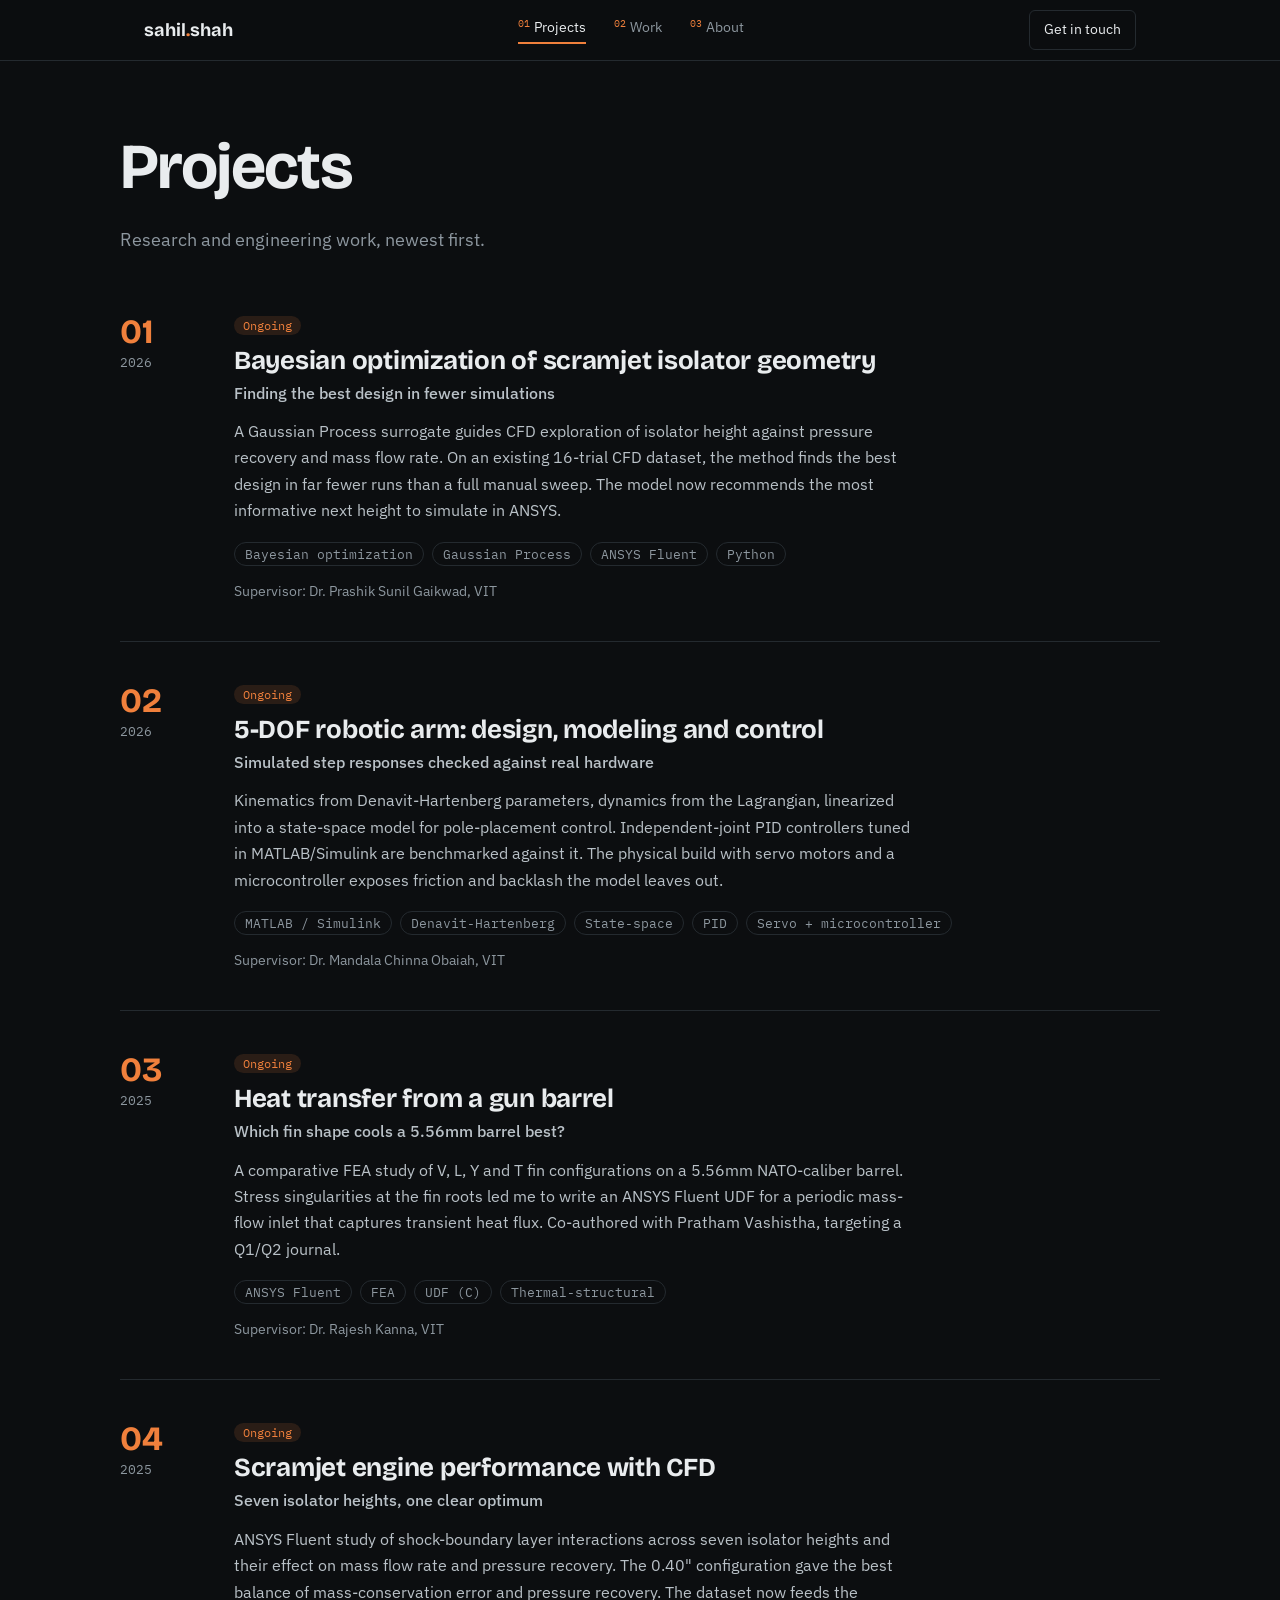
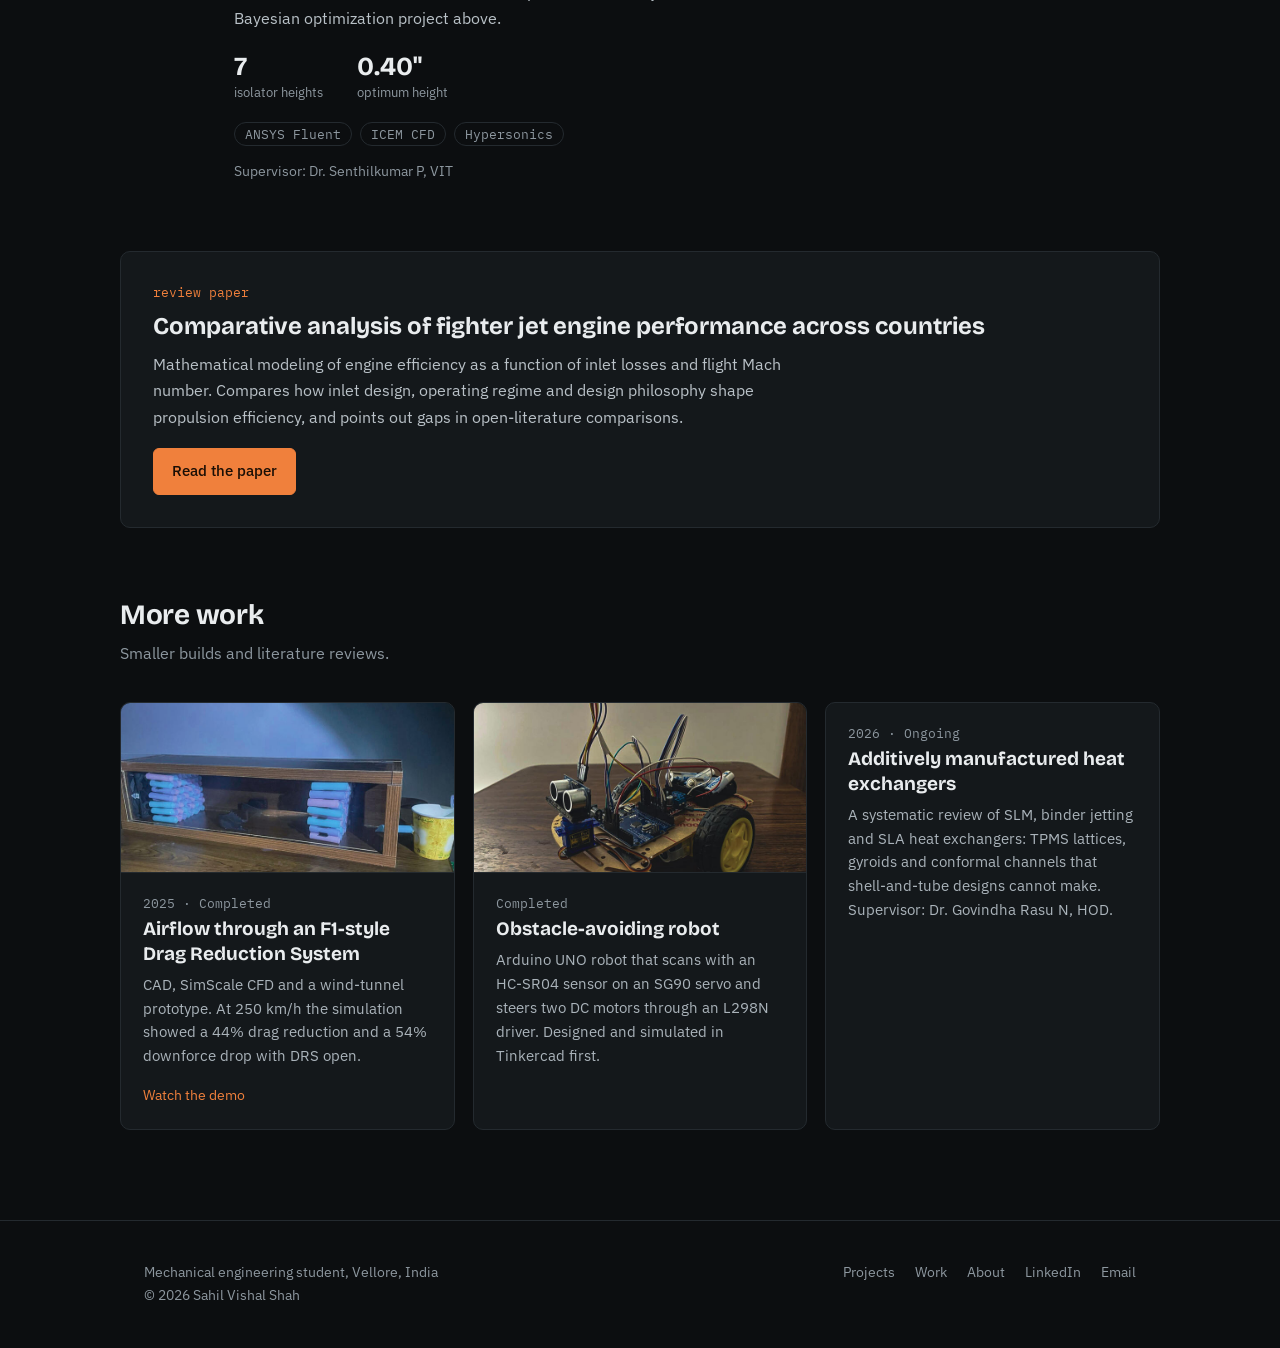
==== projects/index.html @ 0f4463bd "Rename projects.html to projects/index.html" ====
<!DOCTYPE html><html lang="en"><head><meta charset="utf-8"><meta name="viewport" content="width=device-width, initial-scale=1">
<title>Projects · Sahil Vishal Shah</title><meta name="description" content="CFD, FEA and controls projects: scramjet isolator optimization, gun barrel fin analysis, a 5-DOF robotic arm and more."><meta name="color-scheme" content="dark"><meta name="theme-color" content="#0c0e10">
<link rel="preconnect" href="https://fonts.googleapis.com"><link rel="preconnect" href="https://fonts.gstatic.com" crossorigin>
<link href="https://fonts.googleapis.com/css2?family=Bricolage+Grotesque:opsz,wght@12..96,700&family=IBM+Plex+Sans:wght@400;500&family=IBM+Plex+Mono:wght@400&display=swap" rel="stylesheet">
<link rel="stylesheet" href="/style.css"></head><body>
<header><div class="wrap"><a class="logo" href="/">sahil<span>.</span>shah</a>
<nav><a href="/projects/" aria-current="page"><sup>01</sup>Projects</a><a href="/work/" ><sup>02</sup>Work</a><a href="/about/" ><sup>03</sup>About</a></nav>
<a class="cta" href="mailto:sahilshah4040@gmail.com">Get in touch</a></div></header><main>
<div class="wrap page"><h1>Projects</h1><p class="lead" style="margin-bottom:56px">Research and engineering work, newest first.</p>
<article class="proj" style="border-top:0;padding-top:0"><div class="idx"><b>01</b>2026</div><div><span class="status">Ongoing</span>
<h3>Bayesian optimization of scramjet isolator geometry</h3><p class="tag">Finding the best design in fewer simulations</p>
<p>A Gaussian Process surrogate guides CFD exploration of isolator height against pressure recovery and mass flow rate. On an existing 16-trial CFD dataset, the method finds the best design in far fewer runs than a full manual sweep. The model now recommends the most informative next height to simulate in ANSYS.</p>
<ul class="stack"><li>Bayesian optimization</li><li>Gaussian Process</li><li>ANSYS Fluent</li><li>Python</li></ul><p class="sup">Supervisor: Dr. Prashik Sunil Gaikwad, VIT</p></div></article>
<article class="proj"><div class="idx"><b>02</b>2026</div><div><span class="status">Ongoing</span>
<h3>5-DOF robotic arm: design, modeling and control</h3><p class="tag">Simulated step responses checked against real hardware</p>
<p>Kinematics from Denavit-Hartenberg parameters, dynamics from the Lagrangian, linearized into a state-space model for pole-placement control. Independent-joint PID controllers tuned in MATLAB/Simulink are benchmarked against it. The physical build with servo motors and a microcontroller exposes friction and backlash the model leaves out.</p>
<ul class="stack"><li>MATLAB / Simulink</li><li>Denavit-Hartenberg</li><li>State-space</li><li>PID</li><li>Servo + microcontroller</li></ul><p class="sup">Supervisor: Dr. Mandala Chinna Obaiah, VIT</p></div></article>
<article class="proj"><div class="idx"><b>03</b>2025</div><div><span class="status">Ongoing</span>
<h3>Heat transfer from a gun barrel</h3><p class="tag">Which fin shape cools a 5.56mm barrel best?</p>
<p>A comparative FEA study of V, L, Y and T fin configurations on a 5.56mm NATO-caliber barrel. Stress singularities at the fin roots led me to write an ANSYS Fluent UDF for a periodic mass-flow inlet that captures transient heat flux. Co-authored with Pratham Vashistha, targeting a Q1/Q2 journal.</p>
<ul class="stack"><li>ANSYS Fluent</li><li>FEA</li><li>UDF (C)</li><li>Thermal-structural</li></ul><p class="sup">Supervisor: Dr. Rajesh Kanna, VIT</p></div></article>
<article class="proj"><div class="idx"><b>04</b>2025</div><div><span class="status">Ongoing</span>
<h3>Scramjet engine performance with CFD</h3><p class="tag">Seven isolator heights, one clear optimum</p>
<p>ANSYS Fluent study of shock-boundary layer interactions across seven isolator heights and their effect on mass flow rate and pressure recovery. The 0.40" configuration gave the best balance of mass-conservation error and pressure recovery. The dataset now feeds the Bayesian optimization project above.</p>
<div class="stats"><div><strong>7</strong>isolator heights</div><div><strong>0.40"</strong>optimum height</div></div>
<ul class="stack"><li>ANSYS Fluent</li><li>ICEM CFD</li><li>Hypersonics</li></ul><p class="sup">Supervisor: Dr. Senthilkumar P, VIT</p></div></article>
<div class="research"><small>review paper</small><h3>Comparative analysis of fighter jet engine performance across countries</h3>
<p>Mathematical modeling of engine efficiency as a function of inlet losses and flight Mach number. Compares how inlet design, operating regime and design philosophy shape propulsion efficiency, and points out gaps in open-literature comparisons.</p>
<a class="btn primary" href="https://drive.google.com/file/d/1XifzR8JnTQxOH3r7nvrmRLra52rKJCm0/view?usp=sharing">Read the paper</a></div>
<h2>More work</h2><p class="sub">Smaller builds and literature reviews.</p>
<div class="grid">
<article class="card"><img src="/drs-wind-tunnel.png" alt="Wind tunnel prototype of the drag reduction system" loading="lazy" onerror="this.remove()"><div class="in"><small>2025 · Completed</small><h3>Airflow through an F1-style Drag Reduction System</h3><p>CAD, SimScale CFD and a wind-tunnel prototype. At 250 km/h the simulation showed a 44% drag reduction and a 54% downforce drop with DRS open.</p><a class="go" href="https://www.youtube.com/watch?v=X-3TccOcbLE">Watch the demo</a></div></article>
<article class="card"><img src="/obstacle-robot-photo.png" alt="Assembled obstacle-avoiding robot" loading="lazy" onerror="this.remove()"><div class="in"><small>Completed</small><h3>Obstacle-avoiding robot</h3><p>Arduino UNO robot that scans with an HC-SR04 sensor on an SG90 servo and steers two DC motors through an L298N driver. Designed and simulated in Tinkercad first.</p></div></article>
<article class="card"><div class="in"><small>2026 · Ongoing</small><h3>Additively manufactured heat exchangers</h3><p>A systematic review of SLM, binder jetting and SLA heat exchangers: TPMS lattices, gyroids and conformal channels that shell-and-tube designs cannot make. Supervisor: Dr. Govindha Rasu N, HOD.</p></div></article>
</div></div>
</main><footer><div class="wrap"><div>Mechanical engineering student, Vellore, India<br>© 2026 Sahil Vishal Shah</div>
<div class="l"><a href="/projects/">Projects</a><a href="/work/">Work</a><a href="/about/">About</a><a href="https://www.linkedin.com/in/sahilvishalshah">LinkedIn</a><a href="mailto:sahilshah4040@gmail.com">Email</a></div></div></footer></body></html>
---- style.css ----
:root{--bg:#0c0e10;--panel:#14181b;--line:#242a2f;--text:#e9ecee;--muted:#8d979f;--accent:#f0803c;--accent-dim:#f0803c22;--head:"Bricolage Grotesque",system-ui,sans-serif;--body:"IBM Plex Sans",system-ui,sans-serif;--mono:"IBM Plex Mono",ui-monospace,monospace}
*{box-sizing:border-box;margin:0}
html{scroll-behavior:smooth;color-scheme:dark}
body{background:var(--bg);color:var(--text);font:400 16px/1.65 var(--body);-webkit-font-smoothing:antialiased;min-height:100vh;display:flex;flex-direction:column}
main{flex:1}
a{color:inherit;text-decoration:none}
:focus-visible{outline:2px solid var(--accent);outline-offset:3px}
.wrap{max-width:1040px;margin:0 auto;padding:0 24px}
header{position:sticky;top:0;z-index:5;background:#0c0e10e6;backdrop-filter:blur(10px);border-bottom:1px solid var(--line)}
header .wrap{display:flex;align-items:center;justify-content:space-between;height:60px}
.logo{font:700 18px var(--head)}.logo span{color:var(--accent)}
nav{display:flex;gap:28px;font-size:14px;color:var(--muted)}
nav a:hover,nav a[aria-current]{color:var(--text)}
nav a[aria-current]{border-bottom:2px solid var(--accent);padding-bottom:2px}
nav sup{font:400 10px var(--mono);margin-right:4px;color:var(--accent)}
.cta{border:1px solid var(--line);padding:7px 14px;border-radius:6px;font-size:14px}
.cta:hover{border-color:var(--accent);color:var(--accent)}
.page{padding:72px 0 90px}
h1{font:700 clamp(36px,6vw,64px)/1.06 var(--head);letter-spacing:-.025em;max-width:18ch}
.lead{margin-top:24px;max-width:58ch;color:var(--muted);font-size:18px}
h2{font:700 28px var(--head);letter-spacing:-.01em;margin:0 0 8px}
.sub{color:var(--muted);margin-bottom:36px;max-width:60ch}
.btn{display:inline-block;padding:10px 18px;border-radius:6px;border:1px solid var(--line);font-size:15px}
.btn:hover{border-color:var(--accent)}
.btn.primary{background:var(--accent);border-color:var(--accent);color:#1a0e05;font-weight:500}
.links{margin-top:32px;display:flex;gap:12px;flex-wrap:wrap}
.proj{display:grid;grid-template-columns:90px 1fr;gap:10px 24px;padding:38px 0;border-top:1px solid var(--line)}
.idx{font:400 13px var(--mono);color:var(--muted)}
.idx b{display:block;font:700 34px var(--head);color:var(--accent);margin-bottom:2px}
.proj h3{font:700 26px/1.2 var(--head);letter-spacing:-.01em}
.tag{color:var(--accent);margin:4px 0 12px;font-weight:500}
.proj p,.research p{color:#b9c1c7;max-width:68ch}
.sup{color:var(--muted)!important;font-size:14px;margin-top:14px}
.stack{list-style:none;padding:0;display:flex;flex-wrap:wrap;gap:8px;margin-top:18px}
.stack li{font:400 12.5px var(--mono);padding:3px 10px;border:1px solid var(--line);border-radius:99px;color:var(--muted)}
.stats{display:flex;gap:34px;margin-top:20px;flex-wrap:wrap}
.stats div{font-size:13px;color:var(--muted)}
.stats strong{display:block;font:700 26px var(--head);color:var(--text)}
.status{display:inline-block;font:400 12px var(--mono);color:var(--accent);background:var(--accent-dim);padding:2px 9px;border-radius:99px;margin-bottom:10px}
.research{background:var(--panel);border:1px solid var(--line);border-radius:10px;padding:32px;display:grid;gap:10px;margin:30px 0 70px}
.research small{font:400 13px var(--mono);color:var(--accent)}
.research h3{font:700 24px/1.25 var(--head)}
.research .btn{justify-self:start;margin-top:8px}
.grid{display:grid;grid-template-columns:repeat(auto-fit,minmax(290px,1fr));gap:18px}
.card{background:var(--panel);border:1px solid var(--line);border-radius:10px;overflow:hidden;display:flex;flex-direction:column;transition:border-color .2s}
.card:hover{border-color:var(--accent)}
.card img{width:100%;height:170px;object-fit:cover;background:#0f1214;border-bottom:1px solid var(--line)}
.card .in{padding:22px;display:flex;flex-direction:column;gap:6px;flex:1}
.card small{font:400 12.5px var(--mono);color:var(--muted)}
.card h3{font:700 19px/1.3 var(--head)}
.card p{font-size:14.5px;color:#aab3ba}
.card a.go{margin-top:auto;padding-top:10px;font-size:14px;color:var(--accent)}
.job{display:grid;grid-template-columns:170px 1fr;gap:24px;padding:34px 0;border-top:1px solid var(--line)}
.job .when{font:400 13px var(--mono);color:var(--muted);line-height:1.9}
.job h3{font:700 22px/1.25 var(--head)}
.job .where{color:var(--accent);margin-bottom:8px}
.job p{color:#b9c1c7;max-width:64ch}
.job ul{margin:12px 0 0 18px;color:#b9c1c7;max-width:64ch}.job li{margin-bottom:6px}
.sec{margin-top:64px}
.certs div{display:flex;justify-content:space-between;gap:12px;padding:12px 0;border-bottom:1px solid var(--line)}
.certs em{font:400 12.5px var(--mono);color:var(--muted);font-style:normal}
.facts{display:grid;grid-template-columns:repeat(auto-fit,minmax(200px,1fr));gap:20px;margin:40px 0 56px;padding:24px 0;border-block:1px solid var(--line)}
.facts dt{font:400 12.5px var(--mono);color:var(--accent)}.facts dd{margin:2px 0 0}
.about{display:grid;grid-template-columns:260px 1fr;gap:48px;align-items:start}
.about img,.ph{width:100%;aspect-ratio:4/5;object-fit:cover;border-radius:10px;border:1px solid var(--line);background:var(--panel)}
.about p{color:#b9c1c7;max-width:62ch;margin-bottom:18px}
.about h1{font-size:clamp(26px,3.6vw,38px);max-width:24ch;margin-bottom:28px}
.tools{display:grid;grid-template-columns:repeat(auto-fit,minmax(220px,1fr));gap:30px}
.tools h3{font:700 17px var(--head);margin-bottom:10px}
.tools ul{list-style:none;padding:0;display:flex;flex-wrap:wrap;gap:8px}
.tools li{padding:5px 12px;border:1px solid var(--line);border-radius:6px;font-size:14.5px;background:var(--panel)}
.now{margin:0 0 0 18px;color:#b9c1c7}.now li{margin-bottom:6px}
.home{display:grid;gap:0;margin-top:70px}
.home a{display:grid;grid-template-columns:60px 1fr;gap:16px;padding:26px 0;border-top:1px solid var(--line);align-items:baseline}
.home a:last-child{border-bottom:1px solid var(--line)}
.home b{font:700 28px var(--head)}.home i{font:400 13px var(--mono);color:var(--accent);font-style:normal}
.home span{color:var(--muted);display:block;font-size:15px}
.home a:hover b{color:var(--accent)}
footer{border-top:1px solid var(--line);padding:40px 0;color:var(--muted);font-size:14px}
footer .wrap{display:flex;justify-content:space-between;gap:20px;flex-wrap:wrap}
footer .l{display:flex;gap:20px}footer .l a:hover{color:var(--accent)}
@media(max-width:760px){nav{display:none}.proj,.job,.about{grid-template-columns:1fr;gap:10px}.page{padding:48px 0 60px}.about{gap:28px}.about .ph,.about img{max-width:220px}}
@media(prefers-reduced-motion:reduce){html{scroll-behavior:auto}*{transition:none!important}}
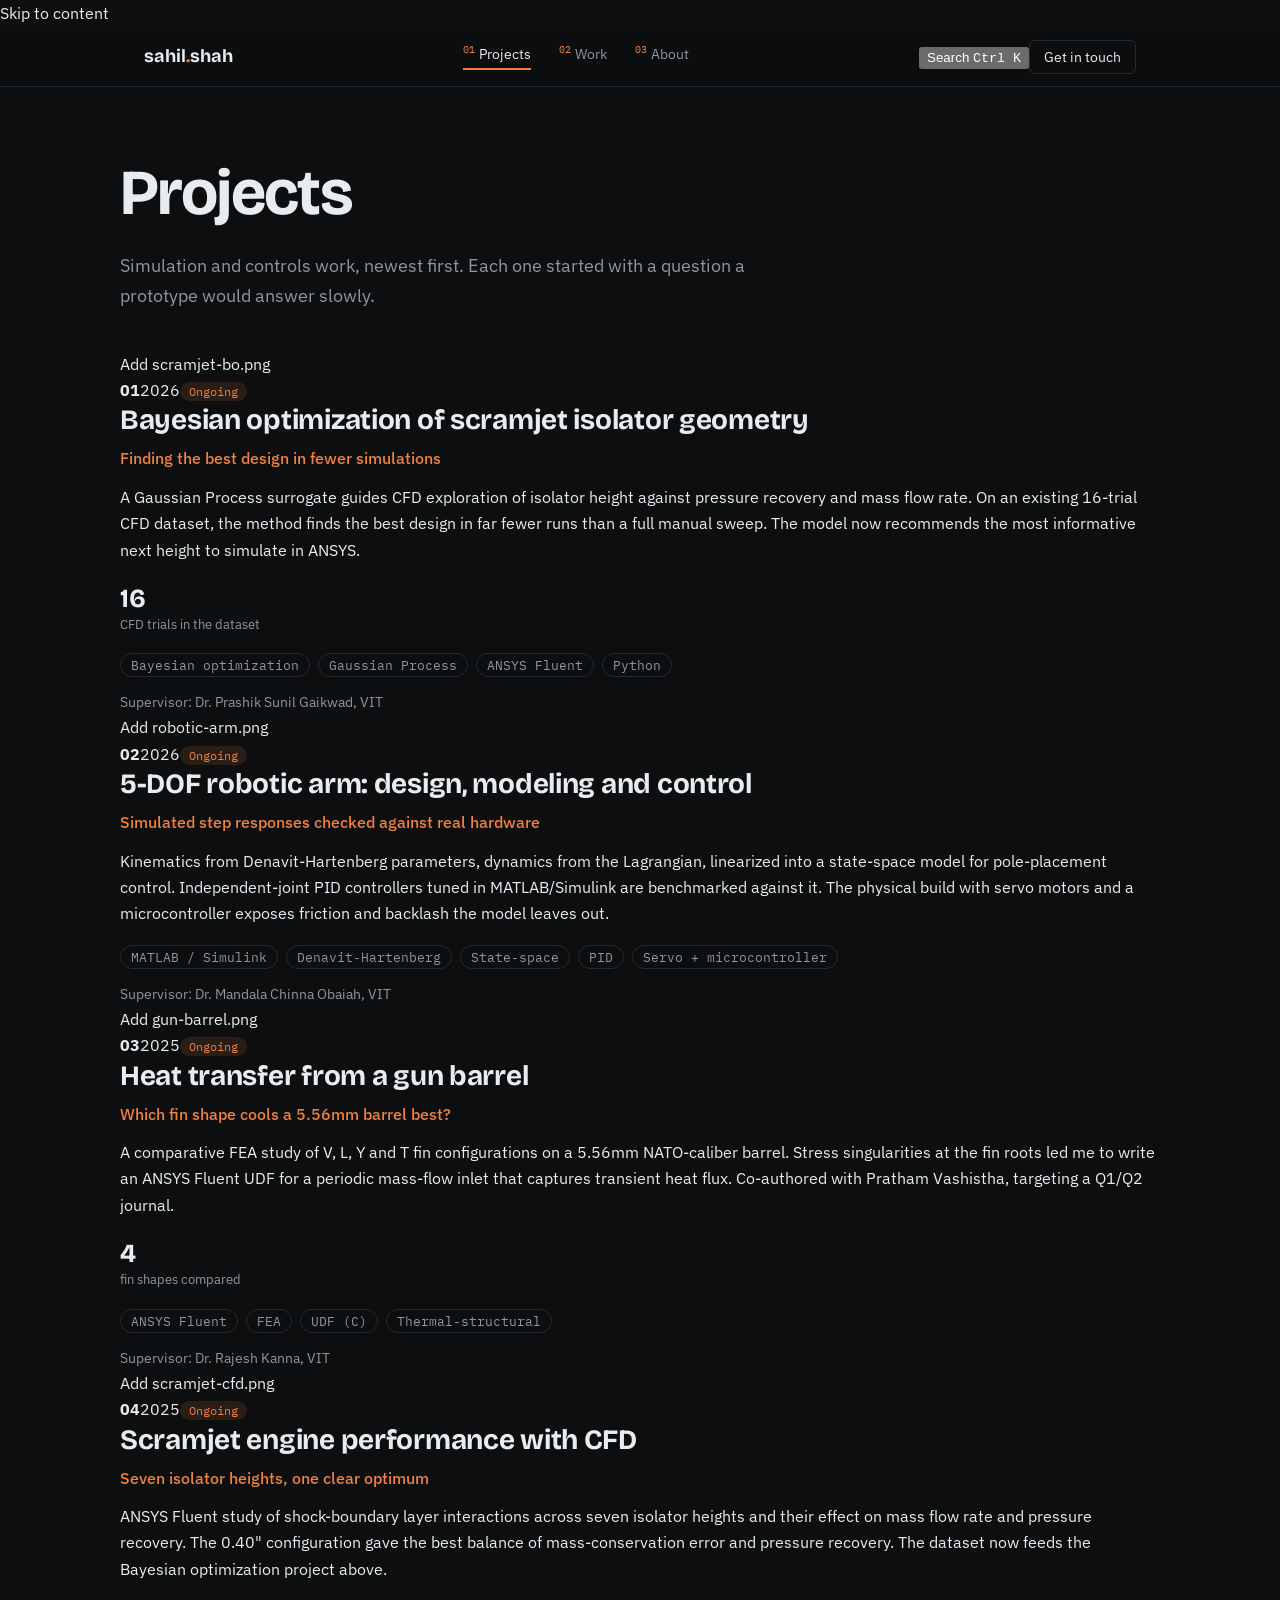
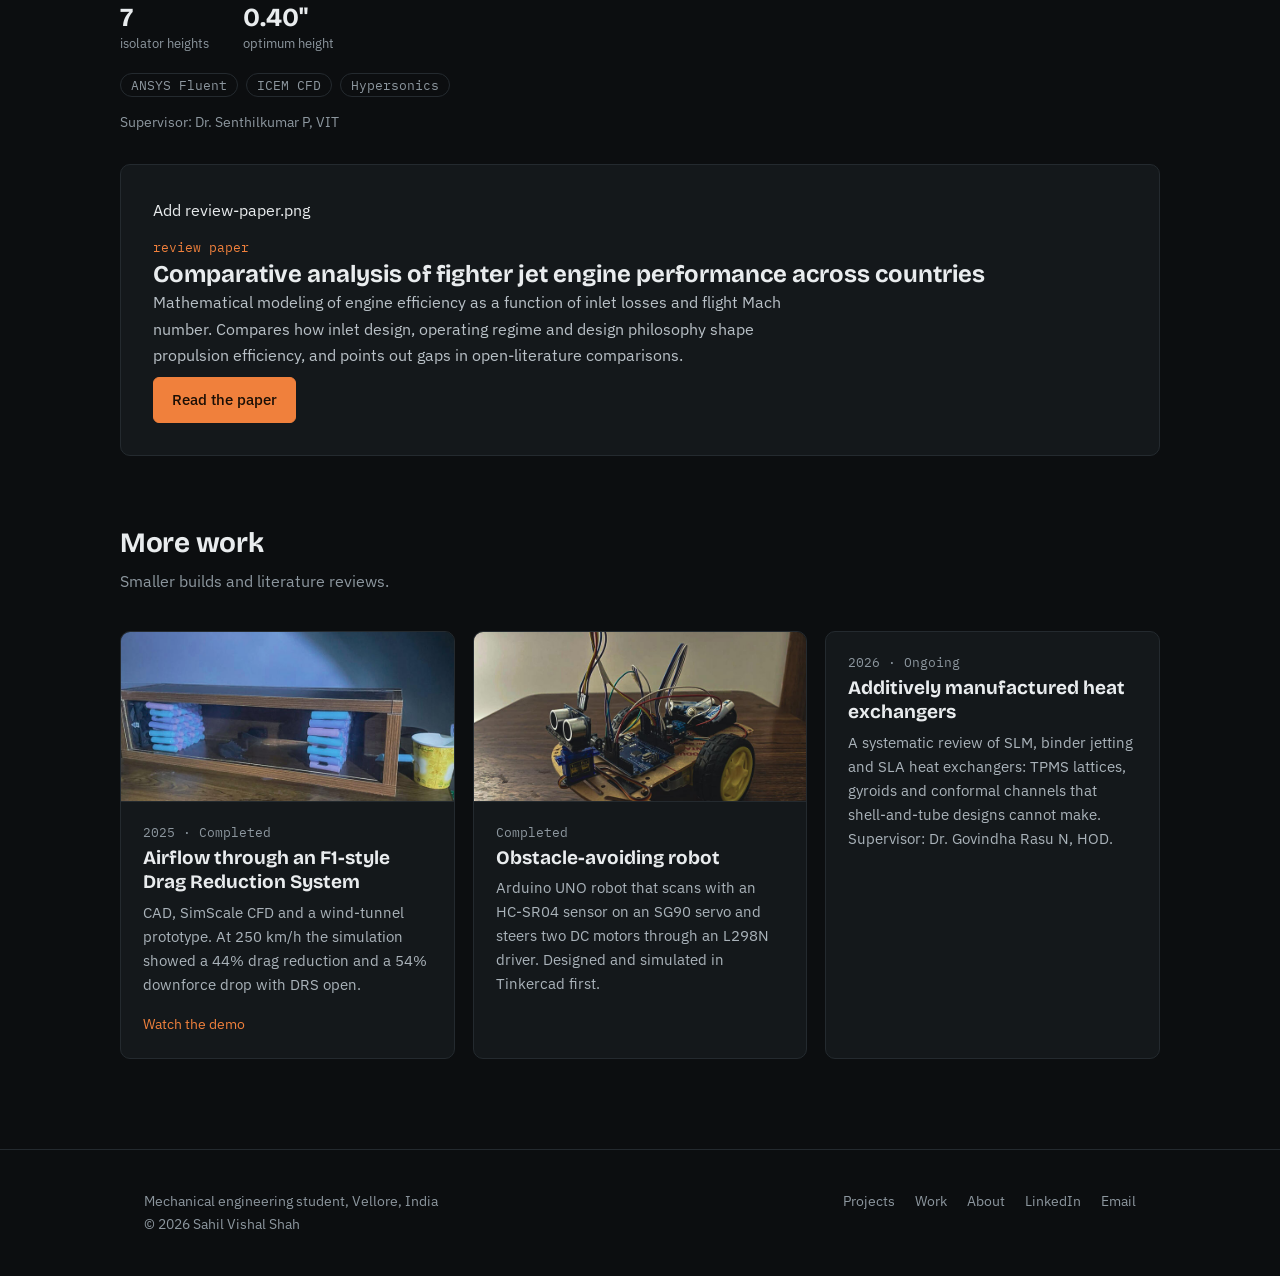
==== commit 895c33ee: "Update index.html" ====
--- a/projects/index.html
+++ b/projects/index.html
@@ -2,36 +2,62 @@
 <title>Projects · Sahil Vishal Shah</title><meta name="description" content="CFD, FEA and controls projects: scramjet isolator optimization, gun barrel fin analysis, a 5-DOF robotic arm and more."><meta name="color-scheme" content="dark"><meta name="theme-color" content="#0c0e10">
 <link rel="preconnect" href="https://fonts.googleapis.com"><link rel="preconnect" href="https://fonts.gstatic.com" crossorigin>
 <link href="https://fonts.googleapis.com/css2?family=Bricolage+Grotesque:opsz,wght@12..96,700&family=IBM+Plex+Sans:wght@400;500&family=IBM+Plex+Mono:wght@400&display=swap" rel="stylesheet">
-<link rel="stylesheet" href="/style.css"></head><body>
+<link rel="stylesheet" href="/style.css"><link rel="stylesheet" href="/site.css"></head><body>
+<a class="skip" href="#main">Skip to content</a>
 <header><div class="wrap"><a class="logo" href="/">sahil<span>.</span>shah</a>
-<nav><a href="/projects/" aria-current="page"><sup>01</sup>Projects</a><a href="/work/" ><sup>02</sup>Work</a><a href="/about/" ><sup>03</sup>About</a></nav>
-<a class="cta" href="mailto:sahilshah4040@gmail.com">Get in touch</a></div></header><main>
-<div class="wrap page"><h1>Projects</h1><p class="lead" style="margin-bottom:56px">Research and engineering work, newest first.</p>
-<article class="proj" style="border-top:0;padding-top:0"><div class="idx"><b>01</b>2026</div><div><span class="status">Ongoing</span>
-<h3>Bayesian optimization of scramjet isolator geometry</h3><p class="tag">Finding the best design in fewer simulations</p>
+<nav><a href="/projects/" aria-current="page"><sup>01</sup>Projects</a><a href="/work/"><sup>02</sup>Work</a><a href="/about/"><sup>03</sup>About</a></nav>
+<div class="actions"><button class="search-btn" type="button" data-palette aria-label="Search the site">Search <kbd>Ctrl K</kbd></button><a class="cta" href="mailto:sahilshah4040@gmail.com">Get in touch</a></div></div></header>
+<main id="main"><div class="wrap page">
+<h1>Projects</h1><p class="lead" style="margin-bottom:40px">Simulation and controls work, newest first. Each one started with a question a prototype would answer slowly.</p>
+
+<article class="feat" id="scramjet-bo">
+<a class="shot" href="#scramjet-bo"><img src="/images/projects/scramjet-bo.png" alt="Bayesian optimization of scramjet isolator geometry" loading="lazy" onerror="this.outerHTML='<span class=ph-shot>Add scramjet-bo.png</span>'"></a>
+<div><div class="meta"><b>01</b><span>2026</span><span class="status" style="margin:0">Ongoing</span></div>
+<h2>Bayesian optimization of scramjet isolator geometry</h2><p class="tag">Finding the best design in fewer simulations</p>
 <p>A Gaussian Process surrogate guides CFD exploration of isolator height against pressure recovery and mass flow rate. On an existing 16-trial CFD dataset, the method finds the best design in far fewer runs than a full manual sweep. The model now recommends the most informative next height to simulate in ANSYS.</p>
-<ul class="stack"><li>Bayesian optimization</li><li>Gaussian Process</li><li>ANSYS Fluent</li><li>Python</li></ul><p class="sup">Supervisor: Dr. Prashik Sunil Gaikwad, VIT</p></div></article>
-<article class="proj"><div class="idx"><b>02</b>2026</div><div><span class="status">Ongoing</span>
-<h3>5-DOF robotic arm: design, modeling and control</h3><p class="tag">Simulated step responses checked against real hardware</p>
+<div class="stats"><div><strong>16</strong>CFD trials in the dataset</div></div>
+<ul class="stack"><li>Bayesian optimization</li><li>Gaussian Process</li><li>ANSYS Fluent</li><li>Python</li></ul>
+<p class="sup">Supervisor: Dr. Prashik Sunil Gaikwad, VIT</p></div></article>
+
+<article class="feat" id="robotic-arm">
+<a class="shot" href="#robotic-arm"><img src="/images/projects/robotic-arm.png" alt="5-DOF robotic arm" loading="lazy" onerror="this.outerHTML='<span class=ph-shot>Add robotic-arm.png</span>'"></a>
+<div><div class="meta"><b>02</b><span>2026</span><span class="status" style="margin:0">Ongoing</span></div>
+<h2>5-DOF robotic arm: design, modeling and control</h2><p class="tag">Simulated step responses checked against real hardware</p>
 <p>Kinematics from Denavit-Hartenberg parameters, dynamics from the Lagrangian, linearized into a state-space model for pole-placement control. Independent-joint PID controllers tuned in MATLAB/Simulink are benchmarked against it. The physical build with servo motors and a microcontroller exposes friction and backlash the model leaves out.</p>
-<ul class="stack"><li>MATLAB / Simulink</li><li>Denavit-Hartenberg</li><li>State-space</li><li>PID</li><li>Servo + microcontroller</li></ul><p class="sup">Supervisor: Dr. Mandala Chinna Obaiah, VIT</p></div></article>
-<article class="proj"><div class="idx"><b>03</b>2025</div><div><span class="status">Ongoing</span>
-<h3>Heat transfer from a gun barrel</h3><p class="tag">Which fin shape cools a 5.56mm barrel best?</p>
+<ul class="stack"><li>MATLAB / Simulink</li><li>Denavit-Hartenberg</li><li>State-space</li><li>PID</li><li>Servo + microcontroller</li></ul>
+<p class="sup">Supervisor: Dr. Mandala Chinna Obaiah, VIT</p></div></article>
+
+<article class="feat" id="gun-barrel">
+<a class="shot" href="#gun-barrel"><img src="/images/projects/gun-barrel.png" alt="Gun barrel fin heat transfer simulation" loading="lazy" onerror="this.outerHTML='<span class=ph-shot>Add gun-barrel.png</span>'"></a>
+<div><div class="meta"><b>03</b><span>2025</span><span class="status" style="margin:0">Ongoing</span></div>
+<h2>Heat transfer from a gun barrel</h2><p class="tag">Which fin shape cools a 5.56mm barrel best?</p>
 <p>A comparative FEA study of V, L, Y and T fin configurations on a 5.56mm NATO-caliber barrel. Stress singularities at the fin roots led me to write an ANSYS Fluent UDF for a periodic mass-flow inlet that captures transient heat flux. Co-authored with Pratham Vashistha, targeting a Q1/Q2 journal.</p>
-<ul class="stack"><li>ANSYS Fluent</li><li>FEA</li><li>UDF (C)</li><li>Thermal-structural</li></ul><p class="sup">Supervisor: Dr. Rajesh Kanna, VIT</p></div></article>
-<article class="proj"><div class="idx"><b>04</b>2025</div><div><span class="status">Ongoing</span>
-<h3>Scramjet engine performance with CFD</h3><p class="tag">Seven isolator heights, one clear optimum</p>
+<div class="stats"><div><strong>4</strong>fin shapes compared</div></div>
+<ul class="stack"><li>ANSYS Fluent</li><li>FEA</li><li>UDF (C)</li><li>Thermal-structural</li></ul>
+<p class="sup">Supervisor: Dr. Rajesh Kanna, VIT</p></div></article>
+
+<article class="feat" id="scramjet-cfd">
+<a class="shot" href="#scramjet-cfd"><img src="/images/projects/scramjet-cfd.png" alt="Scramjet isolator CFD contour" loading="lazy" onerror="this.outerHTML='<span class=ph-shot>Add scramjet-cfd.png</span>'"></a>
+<div><div class="meta"><b>04</b><span>2025</span><span class="status" style="margin:0">Ongoing</span></div>
+<h2>Scramjet engine performance with CFD</h2><p class="tag">Seven isolator heights, one clear optimum</p>
 <p>ANSYS Fluent study of shock-boundary layer interactions across seven isolator heights and their effect on mass flow rate and pressure recovery. The 0.40" configuration gave the best balance of mass-conservation error and pressure recovery. The dataset now feeds the Bayesian optimization project above.</p>
 <div class="stats"><div><strong>7</strong>isolator heights</div><div><strong>0.40"</strong>optimum height</div></div>
-<ul class="stack"><li>ANSYS Fluent</li><li>ICEM CFD</li><li>Hypersonics</li></ul><p class="sup">Supervisor: Dr. Senthilkumar P, VIT</p></div></article>
-<div class="research"><small>review paper</small><h3>Comparative analysis of fighter jet engine performance across countries</h3>
+<ul class="stack"><li>ANSYS Fluent</li><li>ICEM CFD</li><li>Hypersonics</li></ul>
+<p class="sup">Supervisor: Dr. Senthilkumar P, VIT</p></div></article>
+
+<section class="research feature" id="review-paper" aria-label="Review paper">
+<a class="shot" href="#review-paper"><img src="/images/projects/review-paper.png" alt="Fighter jet engine comparison figure" loading="lazy" onerror="this.outerHTML='<span class=ph-shot>Add review-paper.png</span>'"></a>
+<div class="col"><small>review paper</small><h3>Comparative analysis of fighter jet engine performance across countries</h3>
 <p>Mathematical modeling of engine efficiency as a function of inlet losses and flight Mach number. Compares how inlet design, operating regime and design philosophy shape propulsion efficiency, and points out gaps in open-literature comparisons.</p>
-<a class="btn primary" href="https://drive.google.com/file/d/1XifzR8JnTQxOH3r7nvrmRLra52rKJCm0/view?usp=sharing">Read the paper</a></div>
-<h2>More work</h2><p class="sub">Smaller builds and literature reviews.</p>
+<a class="btn primary" href="https://drive.google.com/file/d/1XifzR8JnTQxOH3r7nvrmRLra52rKJCm0/view?usp=sharing">Read the paper</a></div></section>
+
+<div id="more-work" style="scroll-margin-top:80px"><h2 class="more-head">More work</h2><p class="sub">Smaller builds and literature reviews.</p></div>
 <div class="grid">
 <article class="card"><img src="/drs-wind-tunnel.png" alt="Wind tunnel prototype of the drag reduction system" loading="lazy" onerror="this.remove()"><div class="in"><small>2025 · Completed</small><h3>Airflow through an F1-style Drag Reduction System</h3><p>CAD, SimScale CFD and a wind-tunnel prototype. At 250 km/h the simulation showed a 44% drag reduction and a 54% downforce drop with DRS open.</p><a class="go" href="https://www.youtube.com/watch?v=X-3TccOcbLE">Watch the demo</a></div></article>
 <article class="card"><img src="/obstacle-robot-photo.png" alt="Assembled obstacle-avoiding robot" loading="lazy" onerror="this.remove()"><div class="in"><small>Completed</small><h3>Obstacle-avoiding robot</h3><p>Arduino UNO robot that scans with an HC-SR04 sensor on an SG90 servo and steers two DC motors through an L298N driver. Designed and simulated in Tinkercad first.</p></div></article>
-<article class="card"><div class="in"><small>2026 · Ongoing</small><h3>Additively manufactured heat exchangers</h3><p>A systematic review of SLM, binder jetting and SLA heat exchangers: TPMS lattices, gyroids and conformal channels that shell-and-tube designs cannot make. Supervisor: Dr. Govindha Rasu N, HOD.</p></div></article>
-</div></div>
-</main><footer><div class="wrap"><div>Mechanical engineering student, Vellore, India<br>© 2026 Sahil Vishal Shah</div>
-<div class="l"><a href="/projects/">Projects</a><a href="/work/">Work</a><a href="/about/">About</a><a href="https://www.linkedin.com/in/sahilvishalshah">LinkedIn</a><a href="mailto:sahilshah4040@gmail.com">Email</a></div></div></footer></body></html>
+<article class="card"><img src="/images/projects/am-heat-exchanger.png" alt="Additively manufactured heat exchanger" loading="lazy" onerror="this.remove()"><div class="in"><small>2026 · Ongoing</small><h3>Additively manufactured heat exchangers</h3><p>A systematic review of SLM, binder jetting and SLA heat exchangers: TPMS lattices, gyroids and conformal channels that shell-and-tube designs cannot make. Supervisor: Dr. Govindha Rasu N, HOD.</p></div></article>
+</div>
+</div></main>
+<footer><div class="wrap"><div>Mechanical engineering student, Vellore, India<br>© 2026 Sahil Vishal Shah</div>
+<div class="l"><a href="/projects/">Projects</a><a href="/work/">Work</a><a href="/about/">About</a><a href="https://www.linkedin.com/in/sahilvishalshah">LinkedIn</a><a href="mailto:sahilshah4040@gmail.com">Email</a></div></div></footer>
+<script src="/site.js" defer></script></body></html>
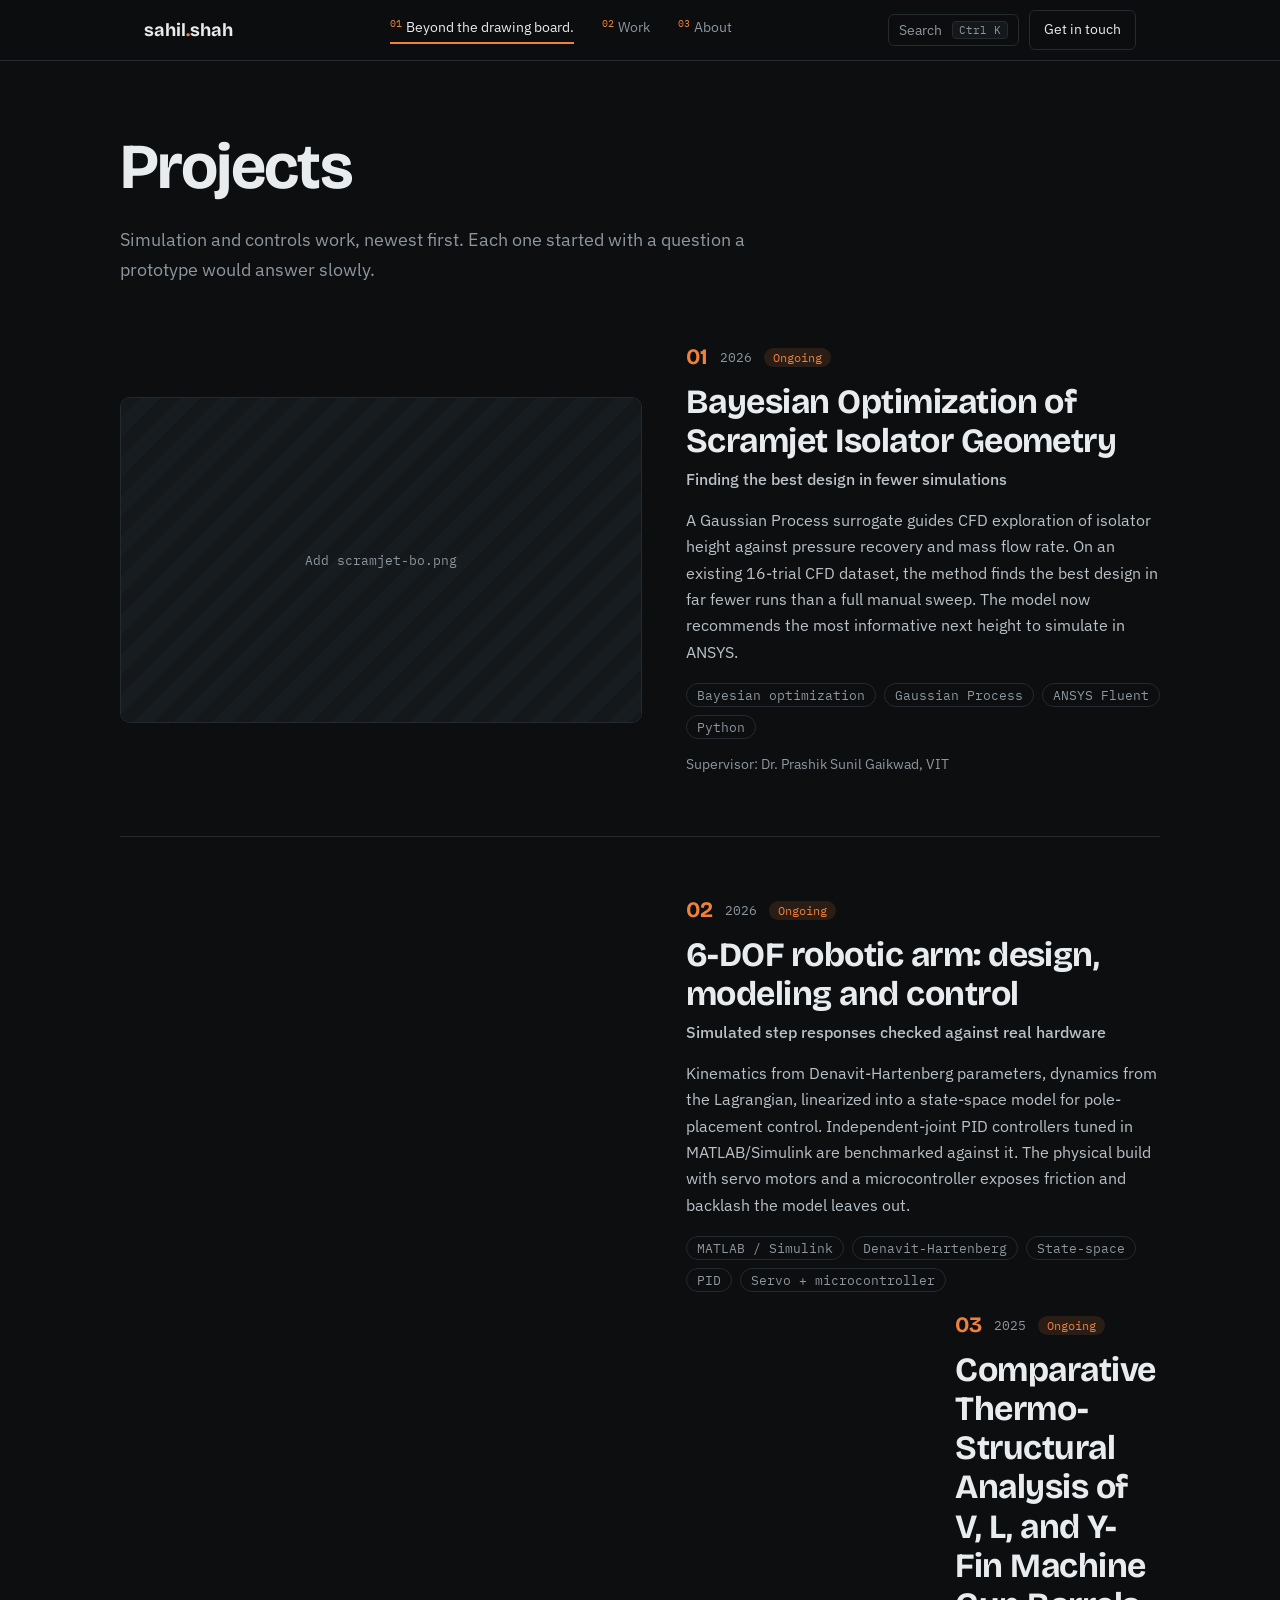
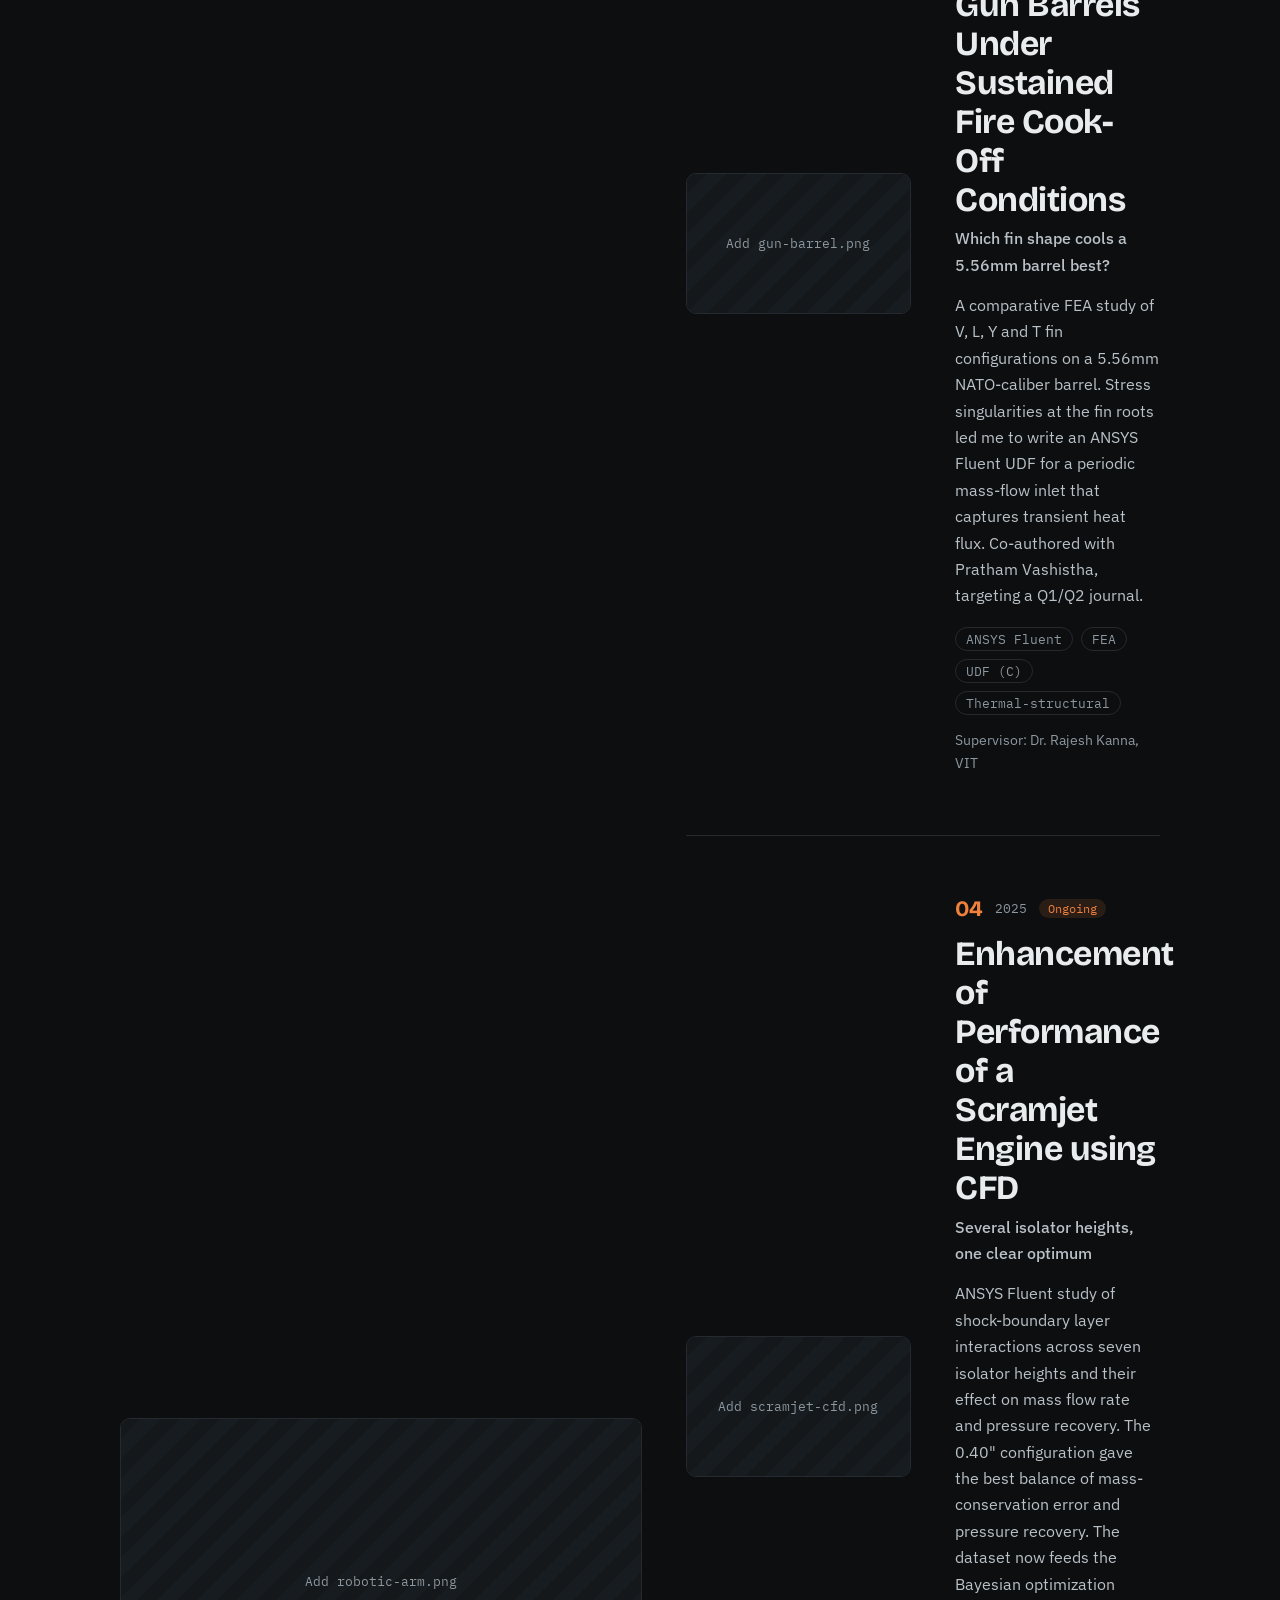
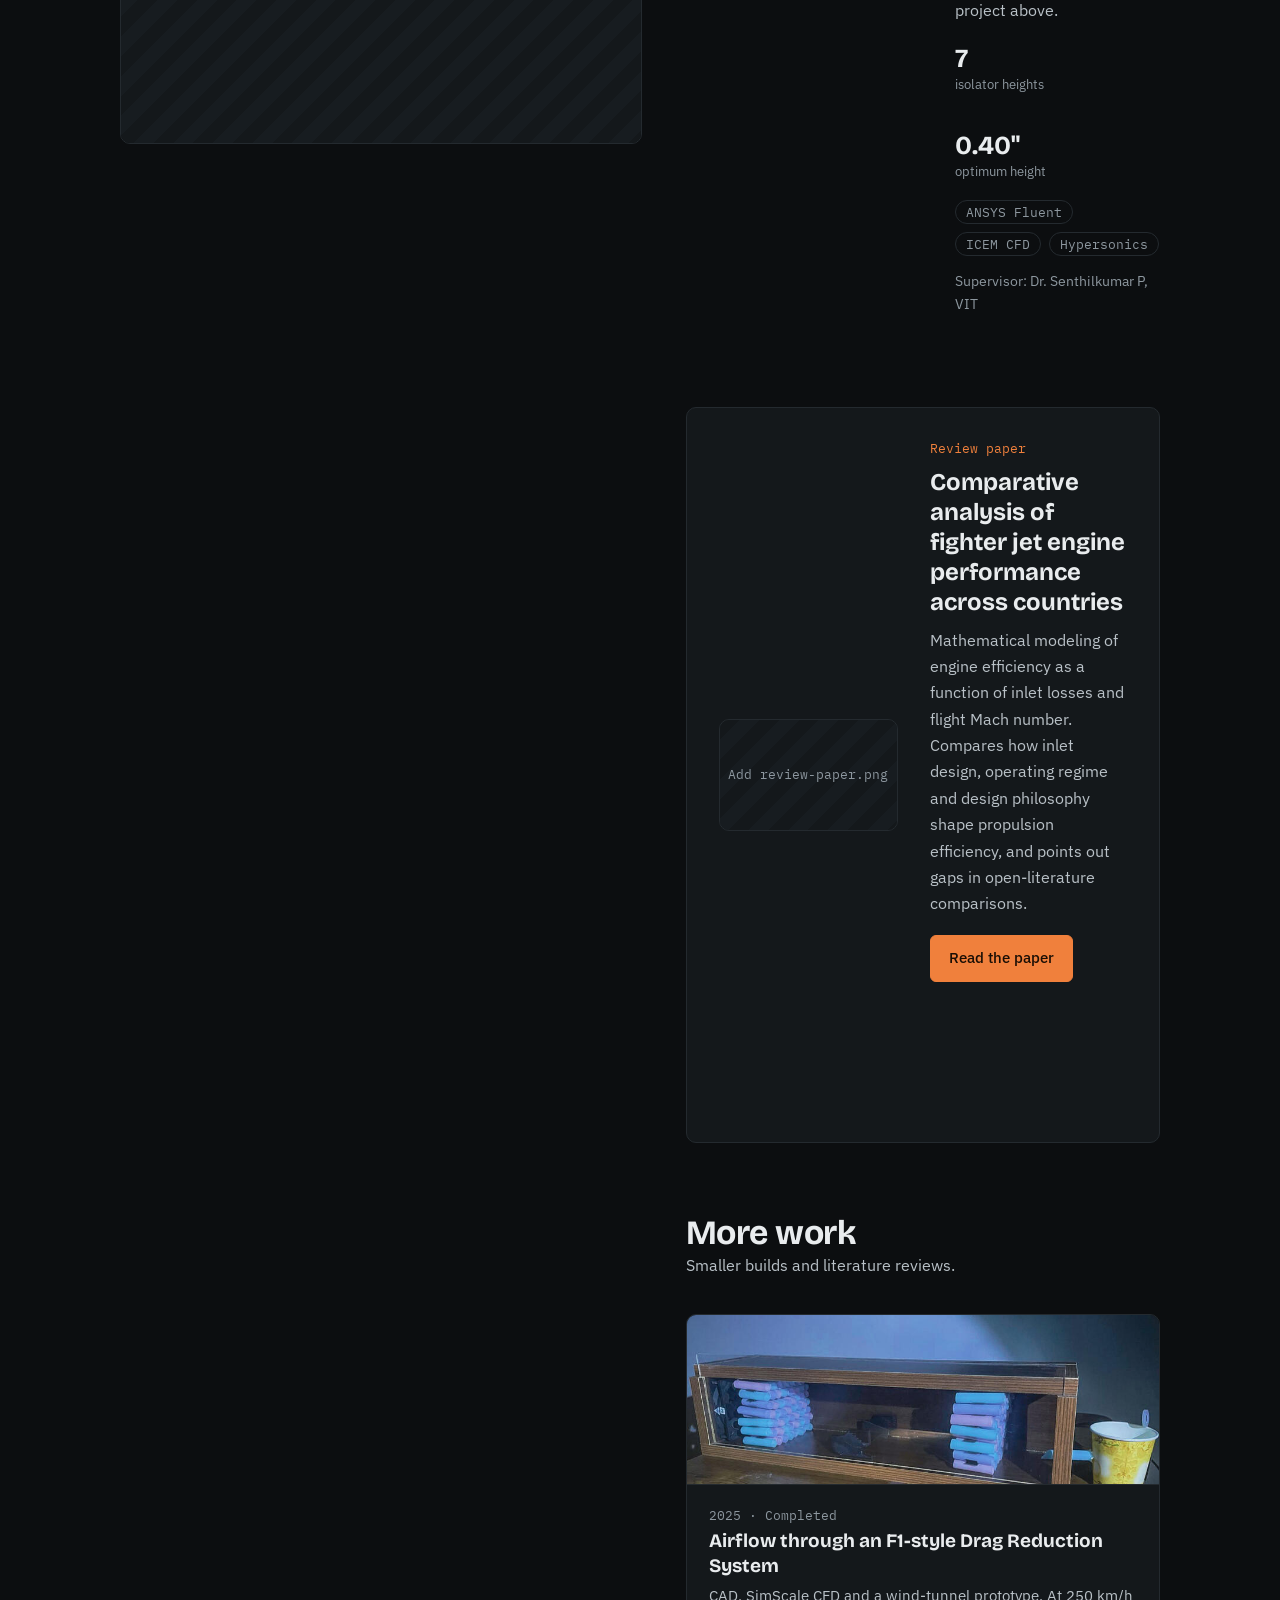
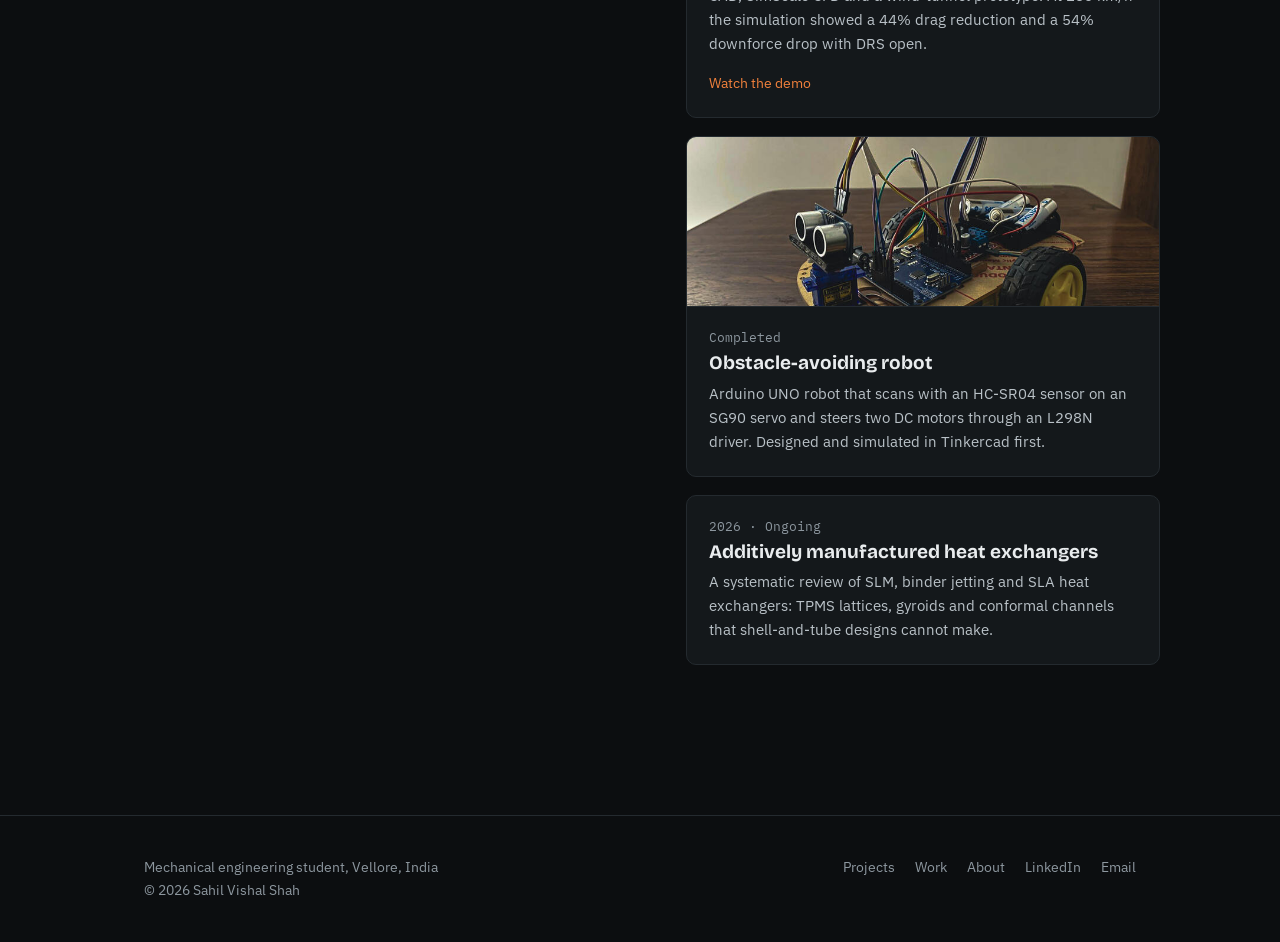
==== commit 227dc5e7: "Update index.html" ====
--- a/projects/index.html
+++ b/projects/index.html
@@ -5,7 +5,7 @@
 <link rel="stylesheet" href="/style.css"><link rel="stylesheet" href="/site.css"></head><body>
 <a class="skip" href="#main">Skip to content</a>
 <header><div class="wrap"><a class="logo" href="/">sahil<span>.</span>shah</a>
-<nav><a href="/projects/" aria-current="page"><sup>01</sup>Projects</a><a href="/work/"><sup>02</sup>Work</a><a href="/about/"><sup>03</sup>About</a></nav>
+<nav><a href="/projects/" aria-current="page"><sup>01</sup>Beyond the drawing board.</a><a href="/work/"><sup>02</sup>Work</a><a href="/about/"><sup>03</sup>About</a></nav>
 <div class="actions"><button class="search-btn" type="button" data-palette aria-label="Search the site">Search <kbd>Ctrl K</kbd></button><a class="cta" href="mailto:sahilshah4040@gmail.com">Get in touch</a></div></div></header>
 <main id="main"><div class="wrap page">
 <h1>Projects</h1><p class="lead" style="margin-bottom:40px">Simulation and controls work, newest first. Each one started with a question a prototype would answer slowly.</p>
@@ -13,33 +13,30 @@
 <article class="feat" id="scramjet-bo">
 <a class="shot" href="#scramjet-bo"><img src="/images/projects/scramjet-bo.png" alt="Bayesian optimization of scramjet isolator geometry" loading="lazy" onerror="this.outerHTML='<span class=ph-shot>Add scramjet-bo.png</span>'"></a>
 <div><div class="meta"><b>01</b><span>2026</span><span class="status" style="margin:0">Ongoing</span></div>
-<h2>Bayesian optimization of scramjet isolator geometry</h2><p class="tag">Finding the best design in fewer simulations</p>
+<h2>Bayesian Optimization of Scramjet Isolator Geometry</h2><p class="tag">Finding the best design in fewer simulations</p>
 <p>A Gaussian Process surrogate guides CFD exploration of isolator height against pressure recovery and mass flow rate. On an existing 16-trial CFD dataset, the method finds the best design in far fewer runs than a full manual sweep. The model now recommends the most informative next height to simulate in ANSYS.</p>
-<div class="stats"><div><strong>16</strong>CFD trials in the dataset</div></div>
 <ul class="stack"><li>Bayesian optimization</li><li>Gaussian Process</li><li>ANSYS Fluent</li><li>Python</li></ul>
 <p class="sup">Supervisor: Dr. Prashik Sunil Gaikwad, VIT</p></div></article>
 
 <article class="feat" id="robotic-arm">
 <a class="shot" href="#robotic-arm"><img src="/images/projects/robotic-arm.png" alt="5-DOF robotic arm" loading="lazy" onerror="this.outerHTML='<span class=ph-shot>Add robotic-arm.png</span>'"></a>
 <div><div class="meta"><b>02</b><span>2026</span><span class="status" style="margin:0">Ongoing</span></div>
-<h2>5-DOF robotic arm: design, modeling and control</h2><p class="tag">Simulated step responses checked against real hardware</p>
+<h2>6-DOF robotic arm: design, modeling and control</h2><p class="tag">Simulated step responses checked against real hardware</p>
 <p>Kinematics from Denavit-Hartenberg parameters, dynamics from the Lagrangian, linearized into a state-space model for pole-placement control. Independent-joint PID controllers tuned in MATLAB/Simulink are benchmarked against it. The physical build with servo motors and a microcontroller exposes friction and backlash the model leaves out.</p>
 <ul class="stack"><li>MATLAB / Simulink</li><li>Denavit-Hartenberg</li><li>State-space</li><li>PID</li><li>Servo + microcontroller</li></ul>
-<p class="sup">Supervisor: Dr. Mandala Chinna Obaiah, VIT</p></div></article>
 
 <article class="feat" id="gun-barrel">
 <a class="shot" href="#gun-barrel"><img src="/images/projects/gun-barrel.png" alt="Gun barrel fin heat transfer simulation" loading="lazy" onerror="this.outerHTML='<span class=ph-shot>Add gun-barrel.png</span>'"></a>
 <div><div class="meta"><b>03</b><span>2025</span><span class="status" style="margin:0">Ongoing</span></div>
-<h2>Heat transfer from a gun barrel</h2><p class="tag">Which fin shape cools a 5.56mm barrel best?</p>
+<h2>Comparative Thermo-Structural Analysis of V, L, and Y-Fin Machine Gun Barrels Under Sustained Fire Cook-Off Conditions</h2><p class="tag">Which fin shape cools a 5.56mm barrel best?</p>
 <p>A comparative FEA study of V, L, Y and T fin configurations on a 5.56mm NATO-caliber barrel. Stress singularities at the fin roots led me to write an ANSYS Fluent UDF for a periodic mass-flow inlet that captures transient heat flux. Co-authored with Pratham Vashistha, targeting a Q1/Q2 journal.</p>
-<div class="stats"><div><strong>4</strong>fin shapes compared</div></div>
 <ul class="stack"><li>ANSYS Fluent</li><li>FEA</li><li>UDF (C)</li><li>Thermal-structural</li></ul>
 <p class="sup">Supervisor: Dr. Rajesh Kanna, VIT</p></div></article>
 
 <article class="feat" id="scramjet-cfd">
 <a class="shot" href="#scramjet-cfd"><img src="/images/projects/scramjet-cfd.png" alt="Scramjet isolator CFD contour" loading="lazy" onerror="this.outerHTML='<span class=ph-shot>Add scramjet-cfd.png</span>'"></a>
 <div><div class="meta"><b>04</b><span>2025</span><span class="status" style="margin:0">Ongoing</span></div>
-<h2>Scramjet engine performance with CFD</h2><p class="tag">Seven isolator heights, one clear optimum</p>
+<h2>Enhancement of Performance of a Scramjet Engine using CFD </h2><p class="tag">Several isolator heights, one clear optimum</p>
 <p>ANSYS Fluent study of shock-boundary layer interactions across seven isolator heights and their effect on mass flow rate and pressure recovery. The 0.40" configuration gave the best balance of mass-conservation error and pressure recovery. The dataset now feeds the Bayesian optimization project above.</p>
 <div class="stats"><div><strong>7</strong>isolator heights</div><div><strong>0.40"</strong>optimum height</div></div>
 <ul class="stack"><li>ANSYS Fluent</li><li>ICEM CFD</li><li>Hypersonics</li></ul>
@@ -47,7 +44,7 @@
 
 <section class="research feature" id="review-paper" aria-label="Review paper">
 <a class="shot" href="#review-paper"><img src="/images/projects/review-paper.png" alt="Fighter jet engine comparison figure" loading="lazy" onerror="this.outerHTML='<span class=ph-shot>Add review-paper.png</span>'"></a>
-<div class="col"><small>review paper</small><h3>Comparative analysis of fighter jet engine performance across countries</h3>
+<div class="col"><small>Review paper</small><h3>Comparative analysis of fighter jet engine performance across countries</h3>
 <p>Mathematical modeling of engine efficiency as a function of inlet losses and flight Mach number. Compares how inlet design, operating regime and design philosophy shape propulsion efficiency, and points out gaps in open-literature comparisons.</p>
 <a class="btn primary" href="https://drive.google.com/file/d/1XifzR8JnTQxOH3r7nvrmRLra52rKJCm0/view?usp=sharing">Read the paper</a></div></section>
 
@@ -55,7 +52,7 @@
 <div class="grid">
 <article class="card"><img src="/drs-wind-tunnel.png" alt="Wind tunnel prototype of the drag reduction system" loading="lazy" onerror="this.remove()"><div class="in"><small>2025 · Completed</small><h3>Airflow through an F1-style Drag Reduction System</h3><p>CAD, SimScale CFD and a wind-tunnel prototype. At 250 km/h the simulation showed a 44% drag reduction and a 54% downforce drop with DRS open.</p><a class="go" href="https://www.youtube.com/watch?v=X-3TccOcbLE">Watch the demo</a></div></article>
 <article class="card"><img src="/obstacle-robot-photo.png" alt="Assembled obstacle-avoiding robot" loading="lazy" onerror="this.remove()"><div class="in"><small>Completed</small><h3>Obstacle-avoiding robot</h3><p>Arduino UNO robot that scans with an HC-SR04 sensor on an SG90 servo and steers two DC motors through an L298N driver. Designed and simulated in Tinkercad first.</p></div></article>
-<article class="card"><img src="/images/projects/am-heat-exchanger.png" alt="Additively manufactured heat exchanger" loading="lazy" onerror="this.remove()"><div class="in"><small>2026 · Ongoing</small><h3>Additively manufactured heat exchangers</h3><p>A systematic review of SLM, binder jetting and SLA heat exchangers: TPMS lattices, gyroids and conformal channels that shell-and-tube designs cannot make. Supervisor: Dr. Govindha Rasu N, HOD.</p></div></article>
+<article class="card"><img src="/images/projects/am-heat-exchanger.png" alt="Additively manufactured heat exchanger" loading="lazy" onerror="this.remove()"><div class="in"><small>2026 · Ongoing</small><h3>Additively manufactured heat exchangers</h3><p>A systematic review of SLM, binder jetting and SLA heat exchangers: TPMS lattices, gyroids and conformal channels that shell-and-tube designs cannot make.</p></div></article>
 </div>
 </div></main>
 <footer><div class="wrap"><div>Mechanical engineering student, Vellore, India<br>© 2026 Sahil Vishal Shah</div>
--- a/site.css
+++ b/site.css
@@ -0,0 +1,48 @@
+/* Additions on top of style.css: header search, command palette, project features */
+header .actions{display:flex;align-items:center;gap:10px}
+.search-btn{display:inline-flex;align-items:center;gap:10px;border:1px solid var(--line);background:transparent;color:var(--muted);font:400 14px var(--body);padding:6px 10px;border-radius:6px;cursor:pointer}
+.search-btn:hover{border-color:var(--accent);color:var(--text)}
+.search-btn kbd,.pal-ft kbd{font:400 11px var(--mono);border:1px solid var(--line);border-radius:4px;padding:1px 6px;color:var(--muted);background:var(--panel)}
+.skip{position:absolute;left:-9999px;top:8px;background:var(--accent);color:#1a0e05;padding:8px 14px;border-radius:6px;z-index:20}
+.skip:focus{left:8px}
+
+/* command palette */
+.pal{position:fixed;inset:0;z-index:50;background:#06080acc;backdrop-filter:blur(6px);display:flex;justify-content:center;align-items:flex-start;padding:14vh 16px 0}
+.pal[hidden]{display:none}
+.pal-box{width:100%;max-width:640px;background:var(--panel);border:1px solid var(--line);border-radius:12px;overflow:hidden;box-shadow:0 24px 80px #000a}
+.pal-in{display:flex;align-items:center;gap:12px;padding:0 18px;border-bottom:1px solid var(--line)}
+.pal-in svg{flex:none;color:var(--muted)}
+.pal-in input{flex:1;background:none;border:0;outline:0;color:var(--text);font:400 16px var(--mono);padding:18px 0}
+.pal-in input::placeholder{color:var(--muted)}
+.pal-list{list-style:none;margin:0;padding:8px;max-height:min(52vh,420px);overflow:auto}
+.pal-grp{font:400 12px var(--mono);color:var(--muted);padding:14px 12px 6px}
+.pal-item{display:flex;justify-content:space-between;align-items:center;gap:12px;padding:11px 12px;border-radius:8px;font:400 15px var(--mono);cursor:pointer;color:var(--text)}
+.pal-item small{color:var(--muted);font-size:12px}
+.pal-item[aria-selected=true]{background:#f0803c22;color:#fff}
+.pal-empty{padding:26px 12px;color:var(--muted);font:400 14px var(--mono)}
+.pal-ft{display:flex;gap:18px;padding:12px 18px;border-top:1px solid var(--line);font:400 12px var(--mono);color:var(--muted)}
+.pal-ft span{display:flex;align-items:center;gap:6px}
+
+/* project features */
+.feat{display:grid;grid-template-columns:minmax(0,1.1fr) minmax(0,1fr);gap:44px;align-items:center;padding:60px 0;border-top:1px solid var(--line);scroll-margin-top:80px}
+.feat:first-of-type{border-top:0;padding-top:20px}
+.shot{display:block;aspect-ratio:16/10;border:1px solid var(--line);border-radius:10px;overflow:hidden;background:var(--panel)}
+.shot img{display:block;width:100%;height:100%;object-fit:cover}
+.ph-shot{display:flex;width:100%;height:100%;align-items:center;justify-content:center;color:var(--muted);font:400 13px var(--mono);background:repeating-linear-gradient(135deg,#14181b,#14181b 14px,#171c20 14px,#171c20 28px)}
+.meta{display:flex;flex-wrap:wrap;align-items:center;gap:12px;font:400 13px var(--mono);color:var(--muted);margin-bottom:12px}
+.meta b{font:700 22px var(--head);color:var(--accent)}
+.feat h2{font:700 clamp(26px,3.4vw,34px)/1.15 var(--head);letter-spacing:-.015em;margin:0}
+.feat .tag{margin:6px 0 14px}
+.feat p{color:#b9c1c7;max-width:62ch}
+.feat .stack{margin-top:18px}
+.feat .stats{margin-top:20px}
+.feat .sup{margin-top:14px}
+.acts{display:flex;flex-wrap:wrap;gap:10px;margin-top:22px}
+.acts .btn{font-size:14px;padding:8px 14px}
+.research.feature{grid-template-columns:minmax(0,1fr) minmax(0,1.1fr);gap:32px;align-items:center}
+.research.feature .shot{grid-row:1/span 5}
+.research.feature .col{display:grid;gap:10px}
+.more-head{margin:0 0 6px}
+
+@media(max-width:900px){.feat,.research.feature{grid-template-columns:1fr;gap:24px}.research.feature .shot{grid-row:auto}}
+@media(max-width:760px){.search-btn kbd{display:none}.cta{display:none}}
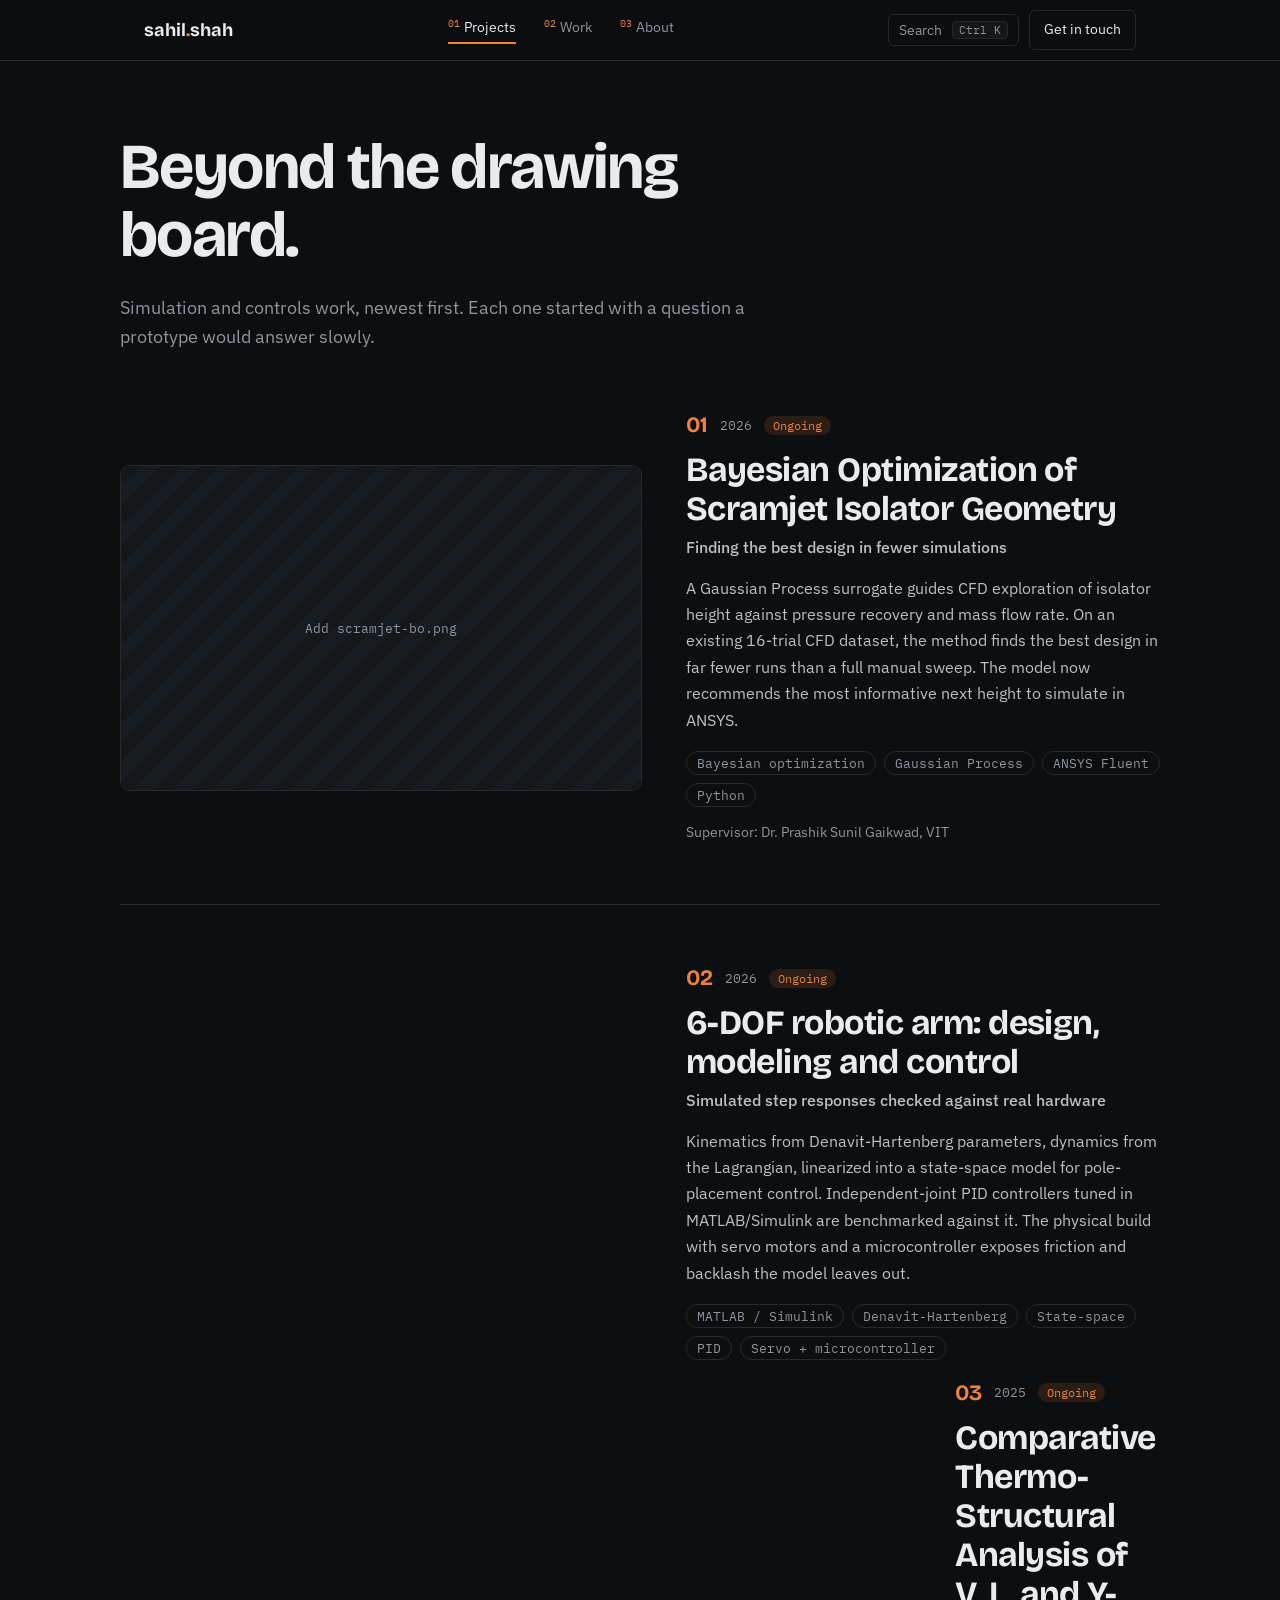
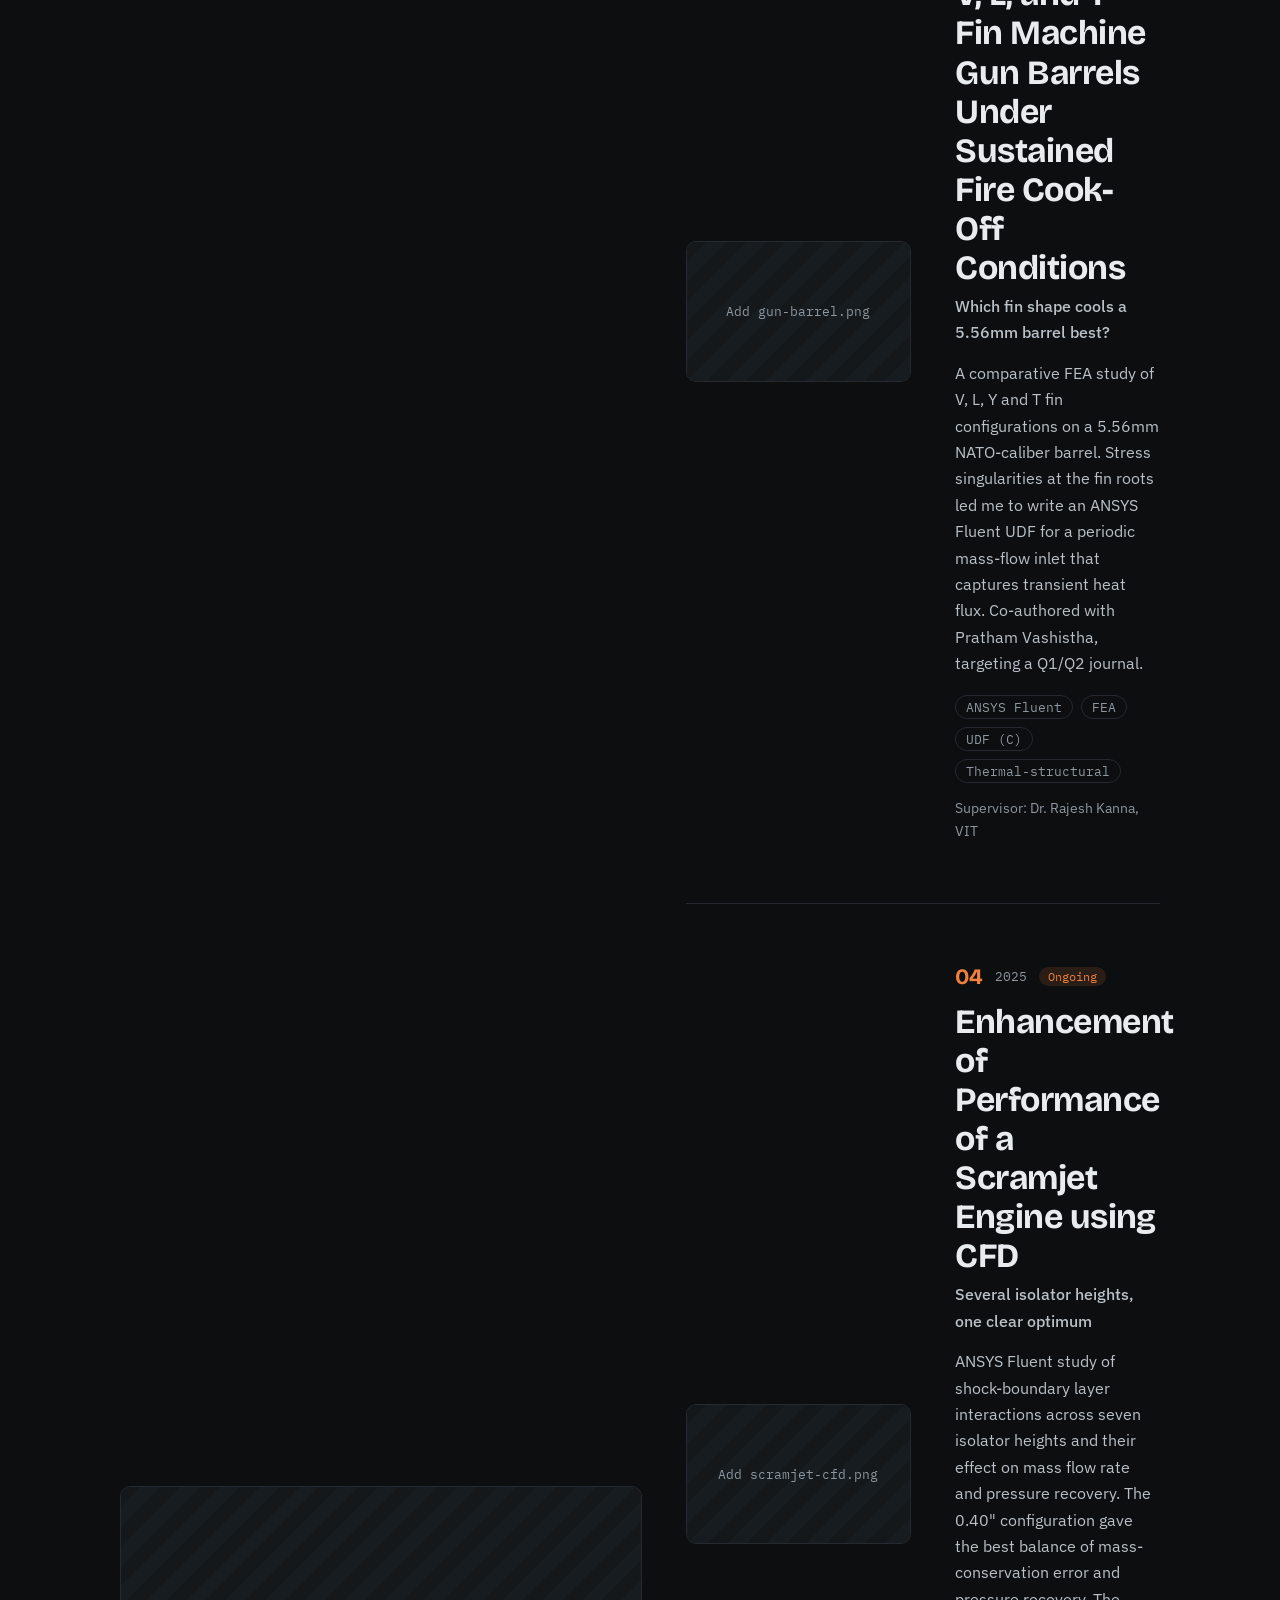
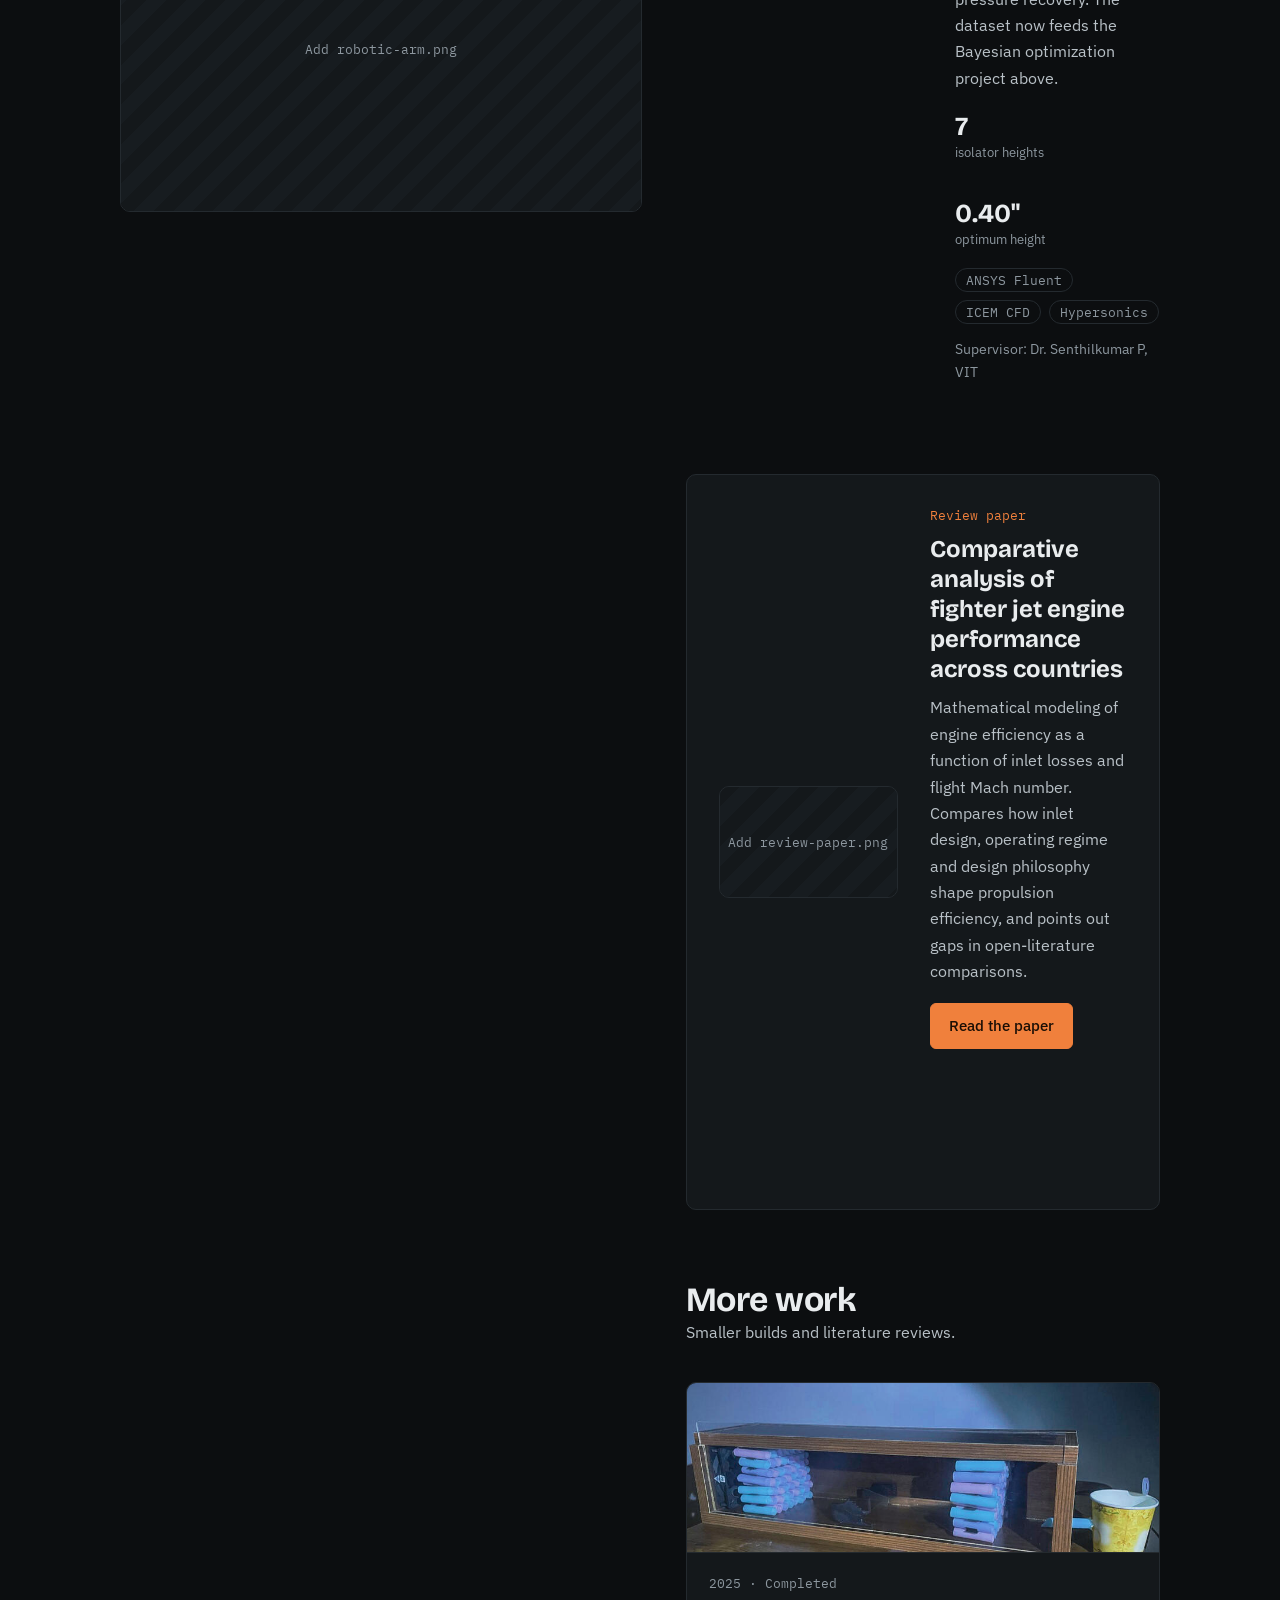
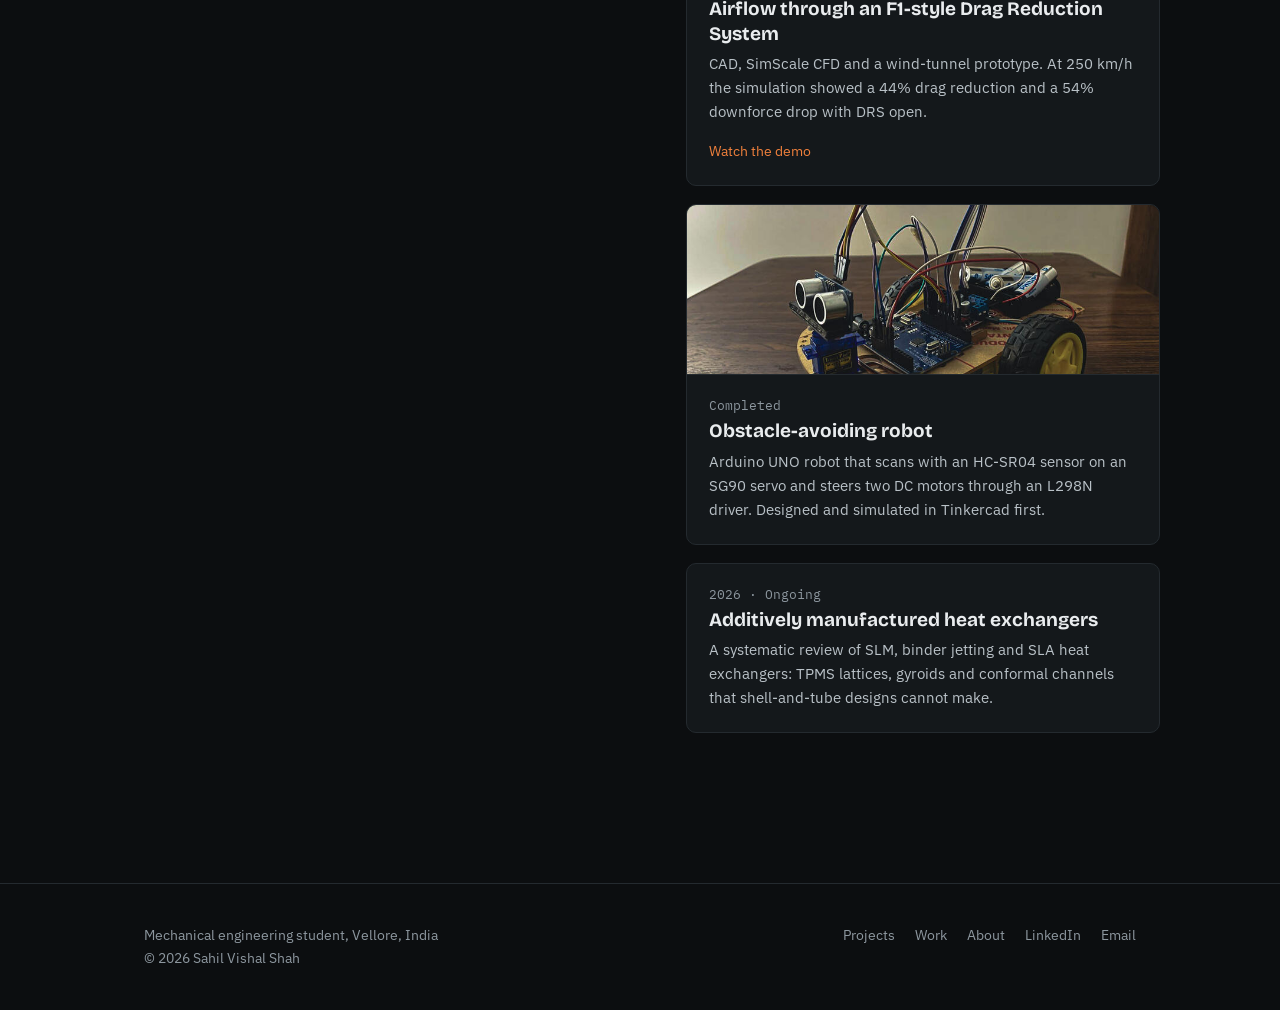
==== commit 2f87d340: "Update index.html" ====
--- a/projects/index.html
+++ b/projects/index.html
@@ -5,10 +5,10 @@
 <link rel="stylesheet" href="/style.css"><link rel="stylesheet" href="/site.css"></head><body>
 <a class="skip" href="#main">Skip to content</a>
 <header><div class="wrap"><a class="logo" href="/">sahil<span>.</span>shah</a>
-<nav><a href="/projects/" aria-current="page"><sup>01</sup>Beyond the drawing board.</a><a href="/work/"><sup>02</sup>Work</a><a href="/about/"><sup>03</sup>About</a></nav>
+<nav><a href="/projects/" aria-current="page"><sup>01</sup>Projects</a><a href="/work/"><sup>02</sup>Work</a><a href="/about/"><sup>03</sup>About</a></nav>
 <div class="actions"><button class="search-btn" type="button" data-palette aria-label="Search the site">Search <kbd>Ctrl K</kbd></button><a class="cta" href="mailto:sahilshah4040@gmail.com">Get in touch</a></div></div></header>
 <main id="main"><div class="wrap page">
-<h1>Projects</h1><p class="lead" style="margin-bottom:40px">Simulation and controls work, newest first. Each one started with a question a prototype would answer slowly.</p>
+<h1>Beyond the drawing board.</h1><p class="lead" style="margin-bottom:40px">Simulation and controls work, newest first. Each one started with a question a prototype would answer slowly.</p>
 
 <article class="feat" id="scramjet-bo">
 <a class="shot" href="#scramjet-bo"><img src="/images/projects/scramjet-bo.png" alt="Bayesian optimization of scramjet isolator geometry" loading="lazy" onerror="this.outerHTML='<span class=ph-shot>Add scramjet-bo.png</span>'"></a>
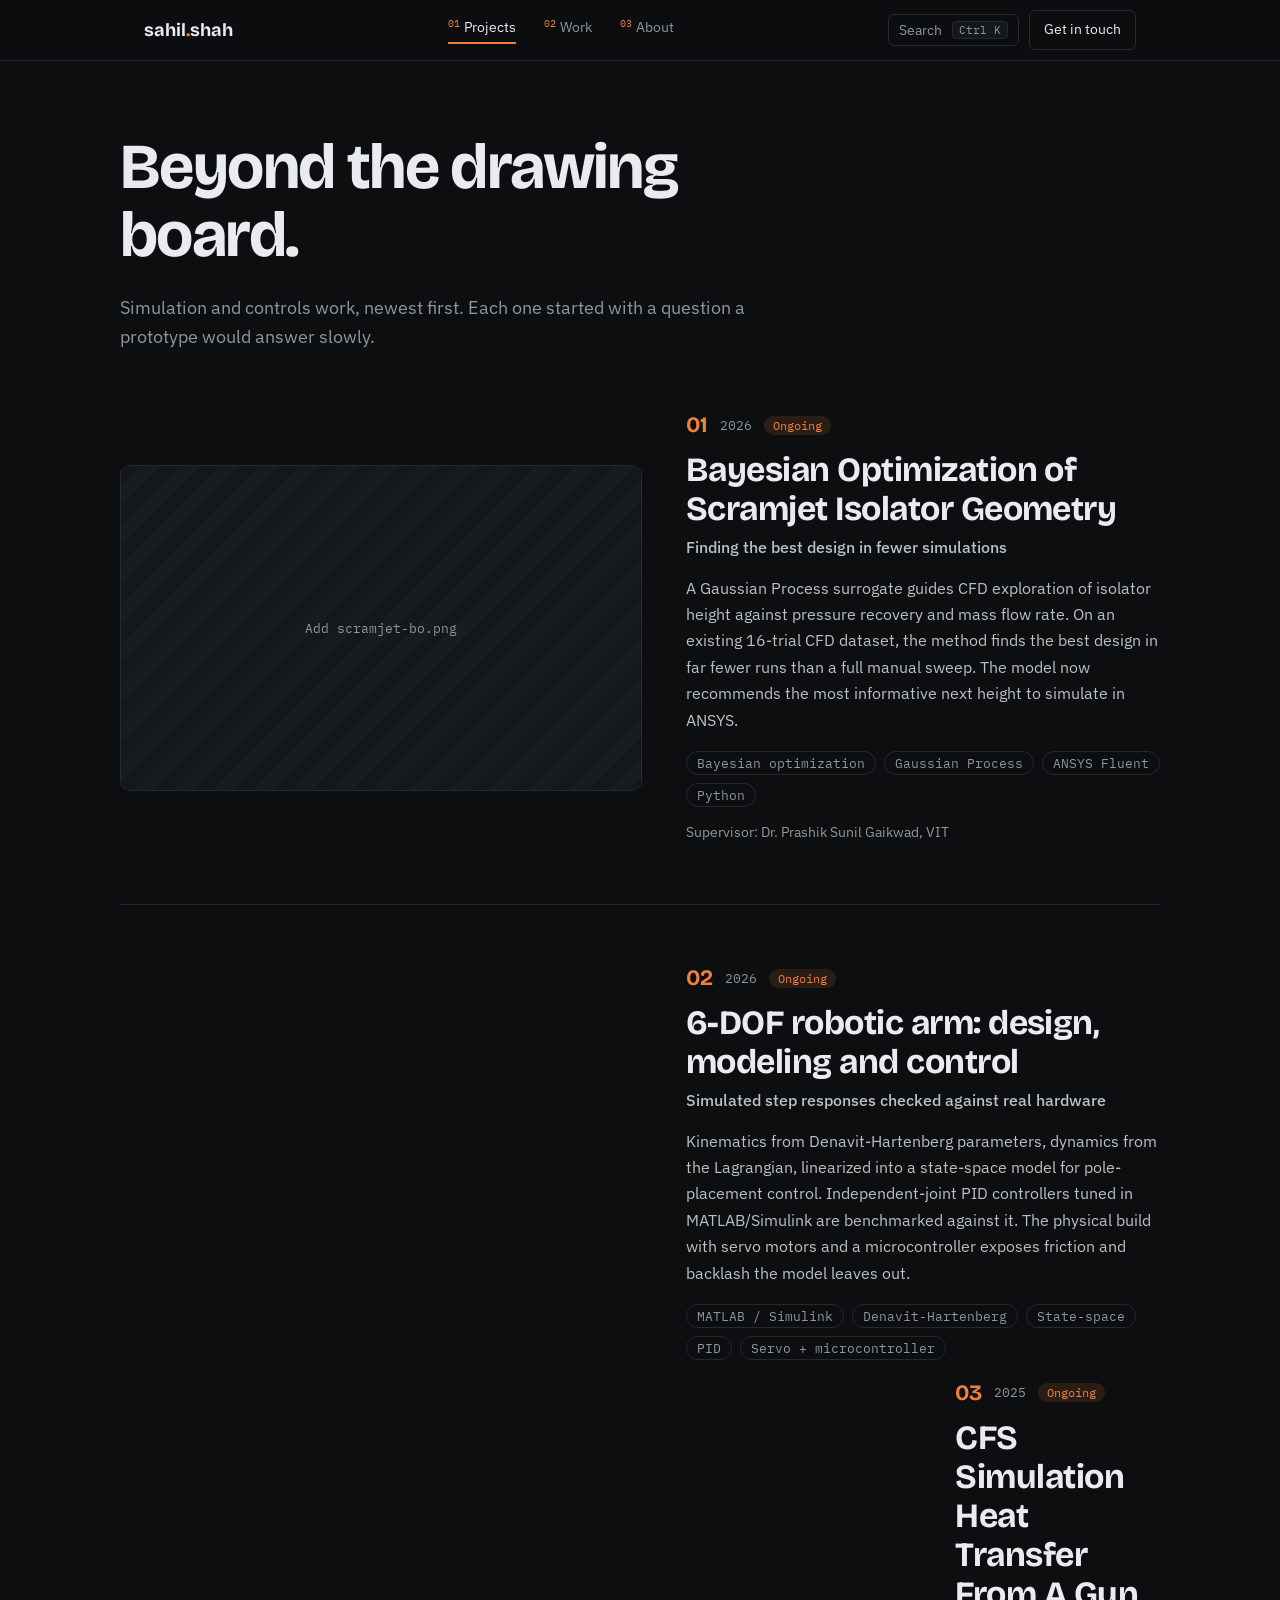
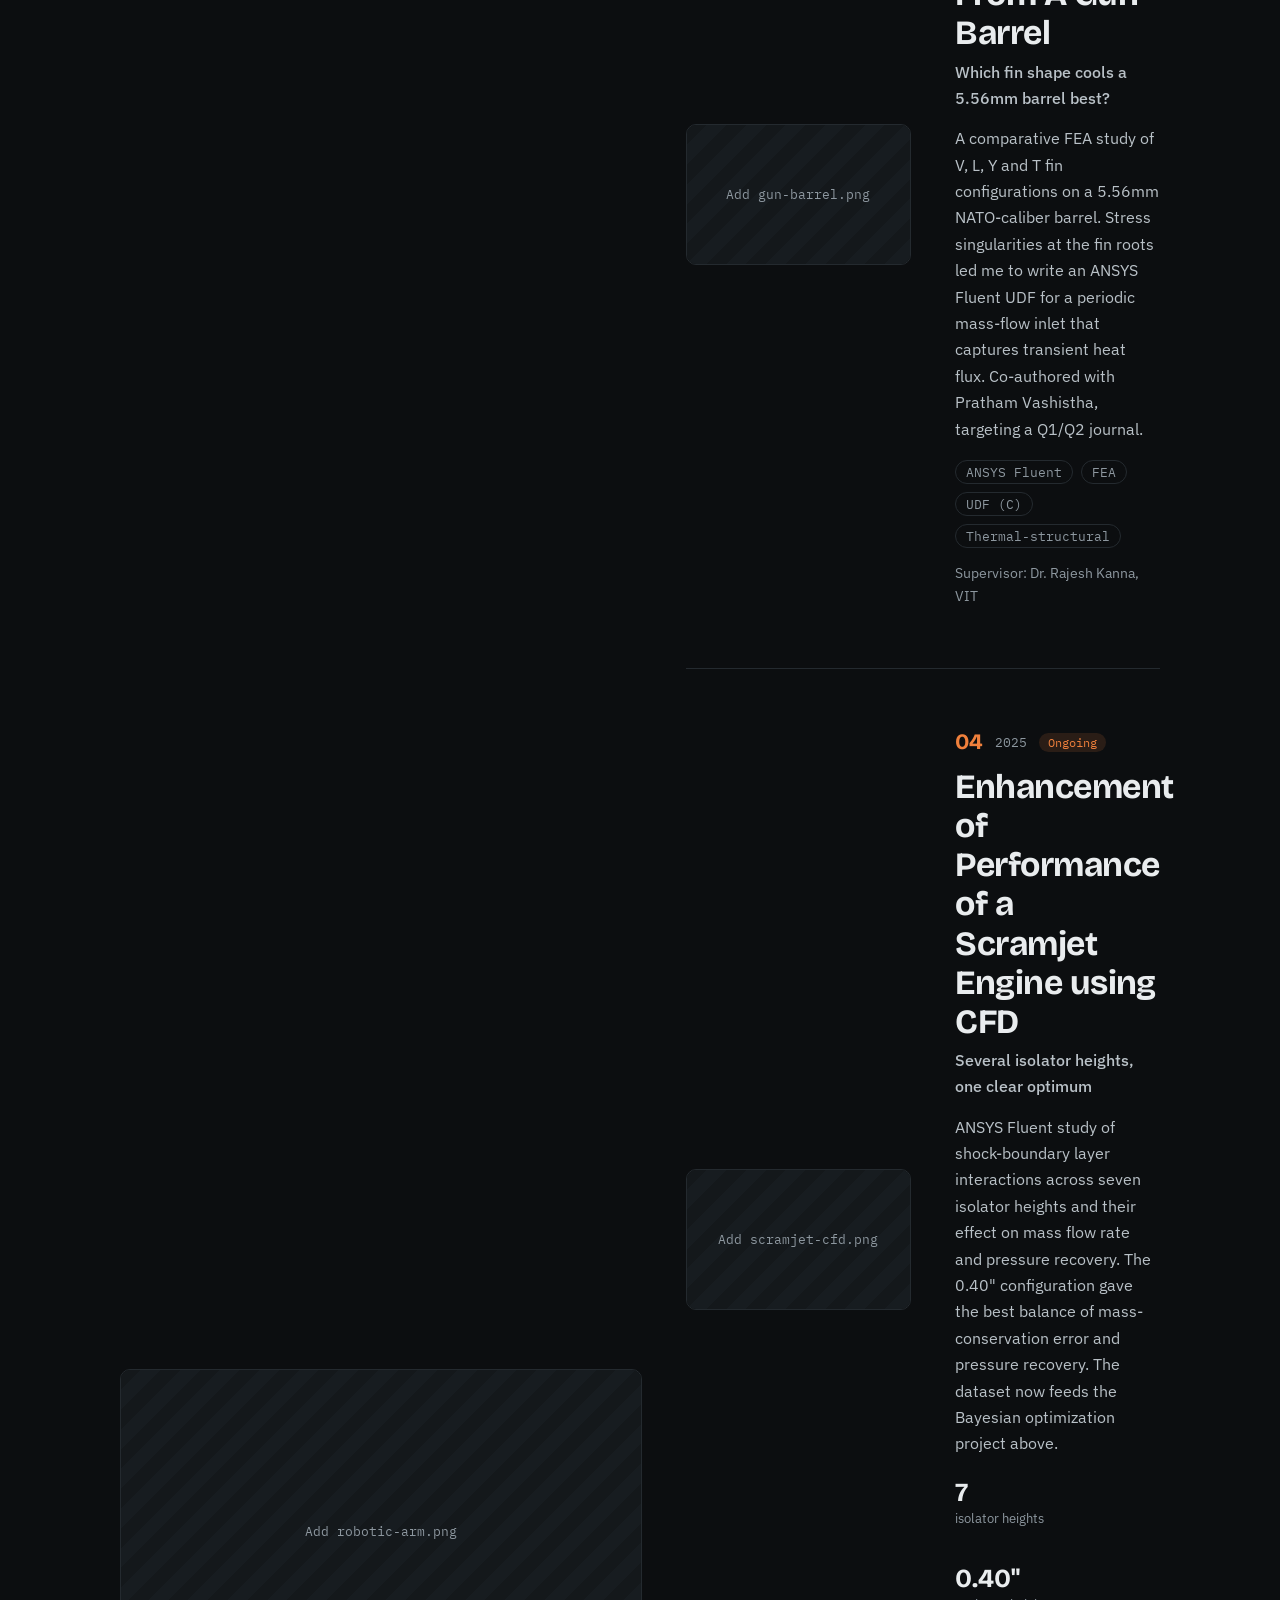
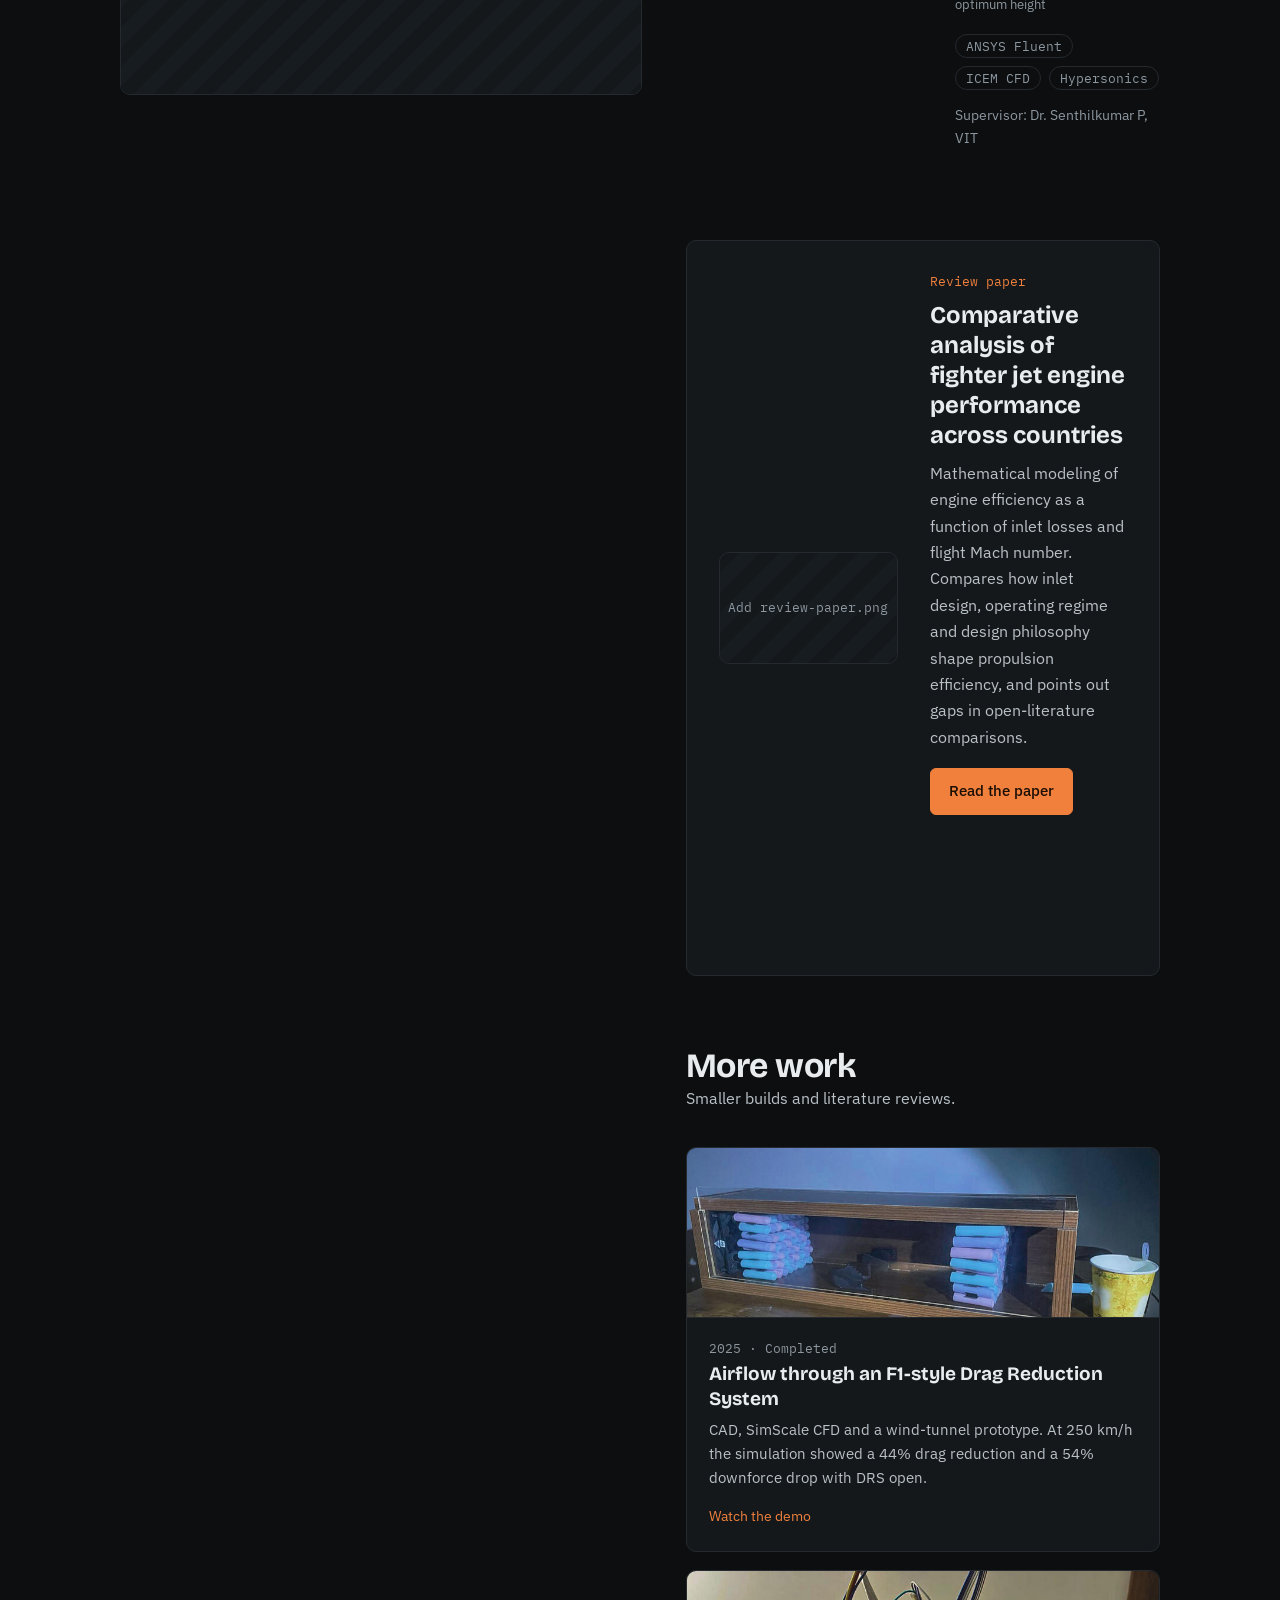
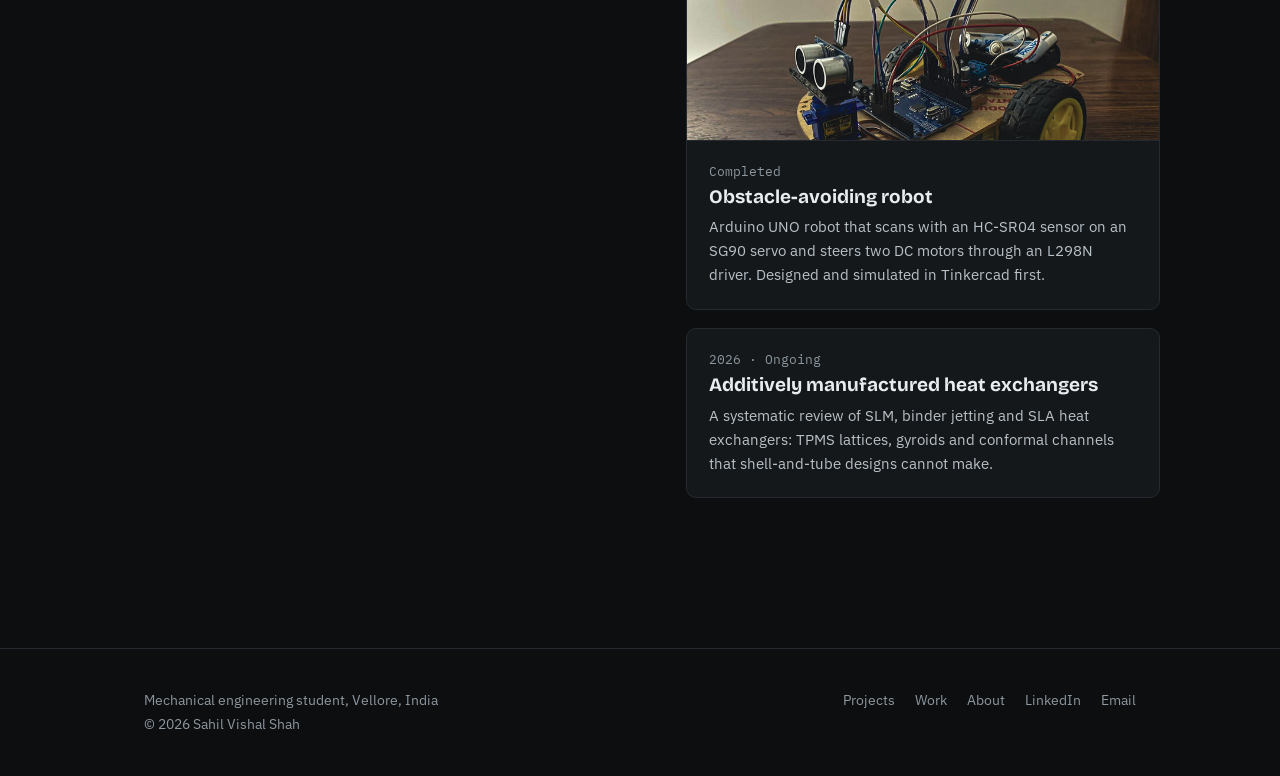
==== commit 06f9836b: "Update index.html" ====
--- a/projects/index.html
+++ b/projects/index.html
@@ -28,7 +28,7 @@
 <article class="feat" id="gun-barrel">
 <a class="shot" href="#gun-barrel"><img src="/images/projects/gun-barrel.png" alt="Gun barrel fin heat transfer simulation" loading="lazy" onerror="this.outerHTML='<span class=ph-shot>Add gun-barrel.png</span>'"></a>
 <div><div class="meta"><b>03</b><span>2025</span><span class="status" style="margin:0">Ongoing</span></div>
-<h2>Comparative Thermo-Structural Analysis of V, L, and Y-Fin Machine Gun Barrels Under Sustained Fire Cook-Off Conditions</h2><p class="tag">Which fin shape cools a 5.56mm barrel best?</p>
+<h2>CFS Simulation Heat Transfer From A Gun Barrel</h2><p class="tag">Which fin shape cools a 5.56mm barrel best?</p>
 <p>A comparative FEA study of V, L, Y and T fin configurations on a 5.56mm NATO-caliber barrel. Stress singularities at the fin roots led me to write an ANSYS Fluent UDF for a periodic mass-flow inlet that captures transient heat flux. Co-authored with Pratham Vashistha, targeting a Q1/Q2 journal.</p>
 <ul class="stack"><li>ANSYS Fluent</li><li>FEA</li><li>UDF (C)</li><li>Thermal-structural</li></ul>
 <p class="sup">Supervisor: Dr. Rajesh Kanna, VIT</p></div></article>
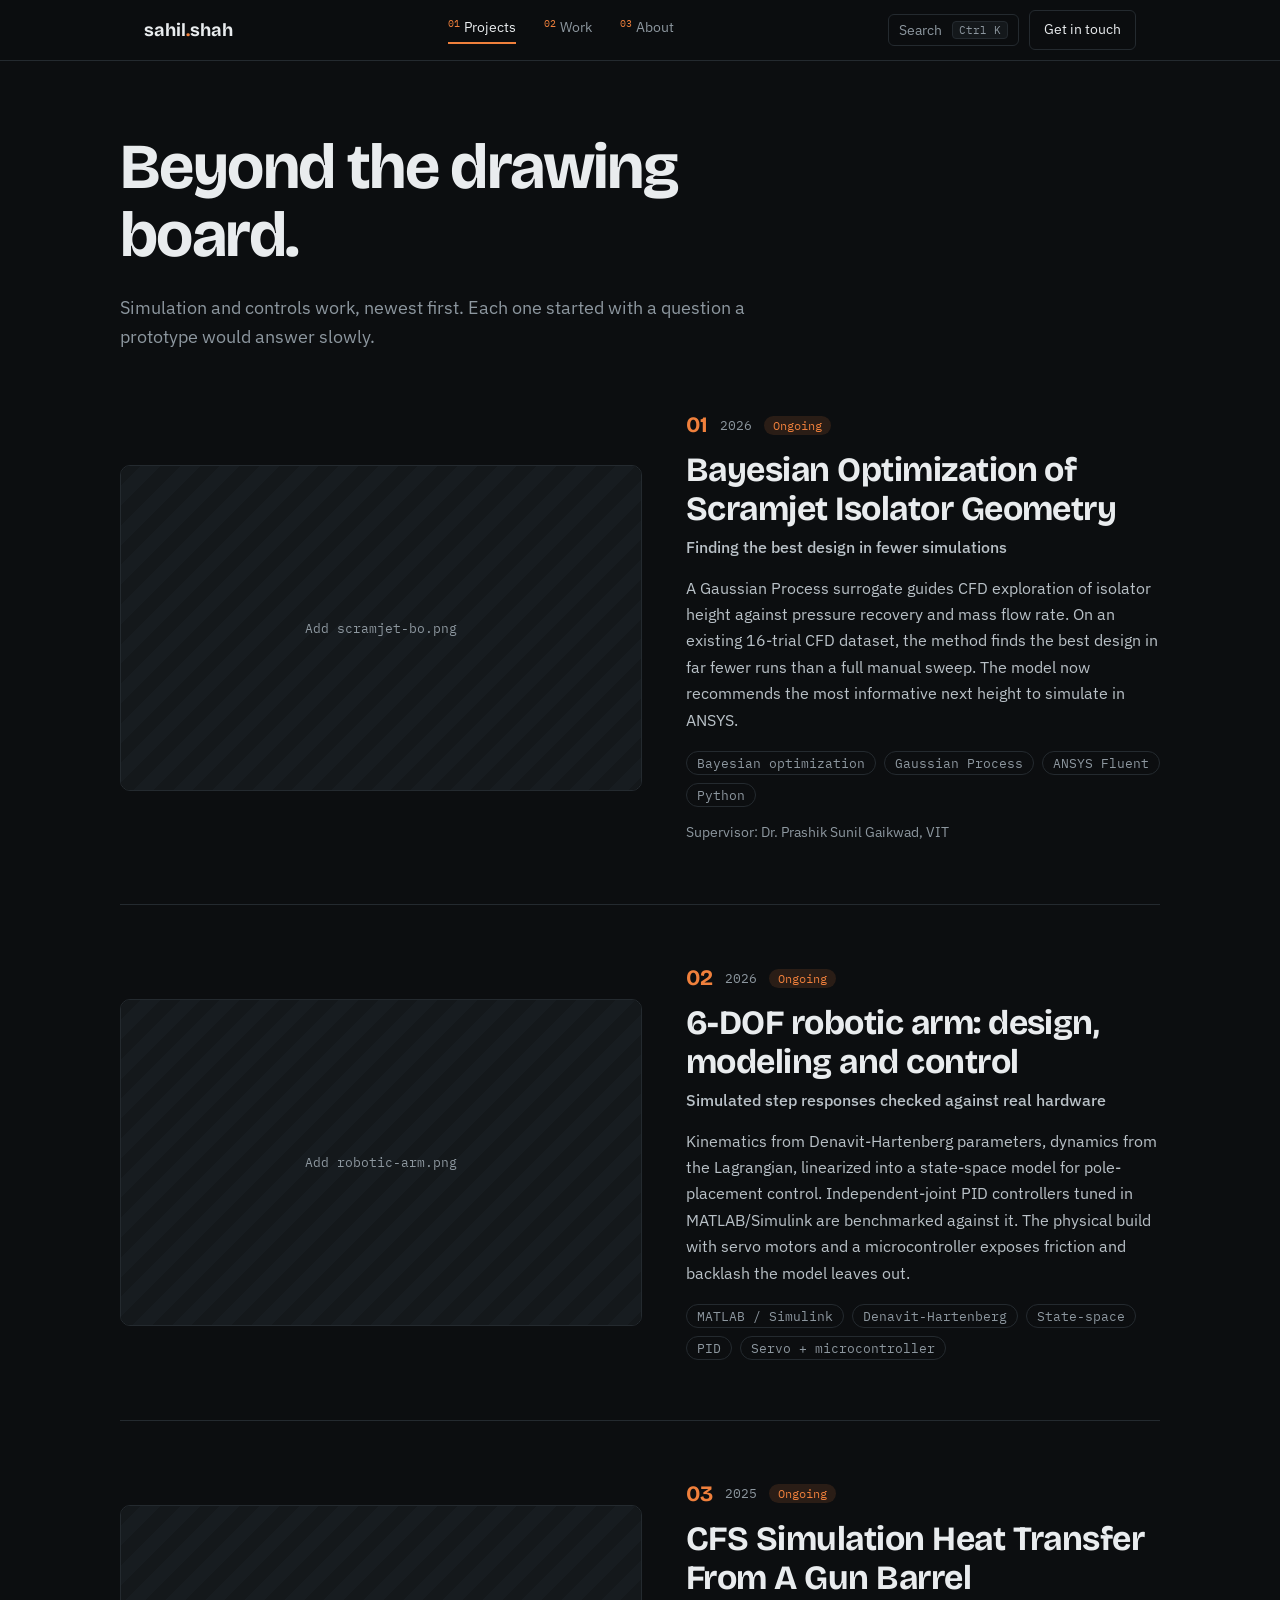
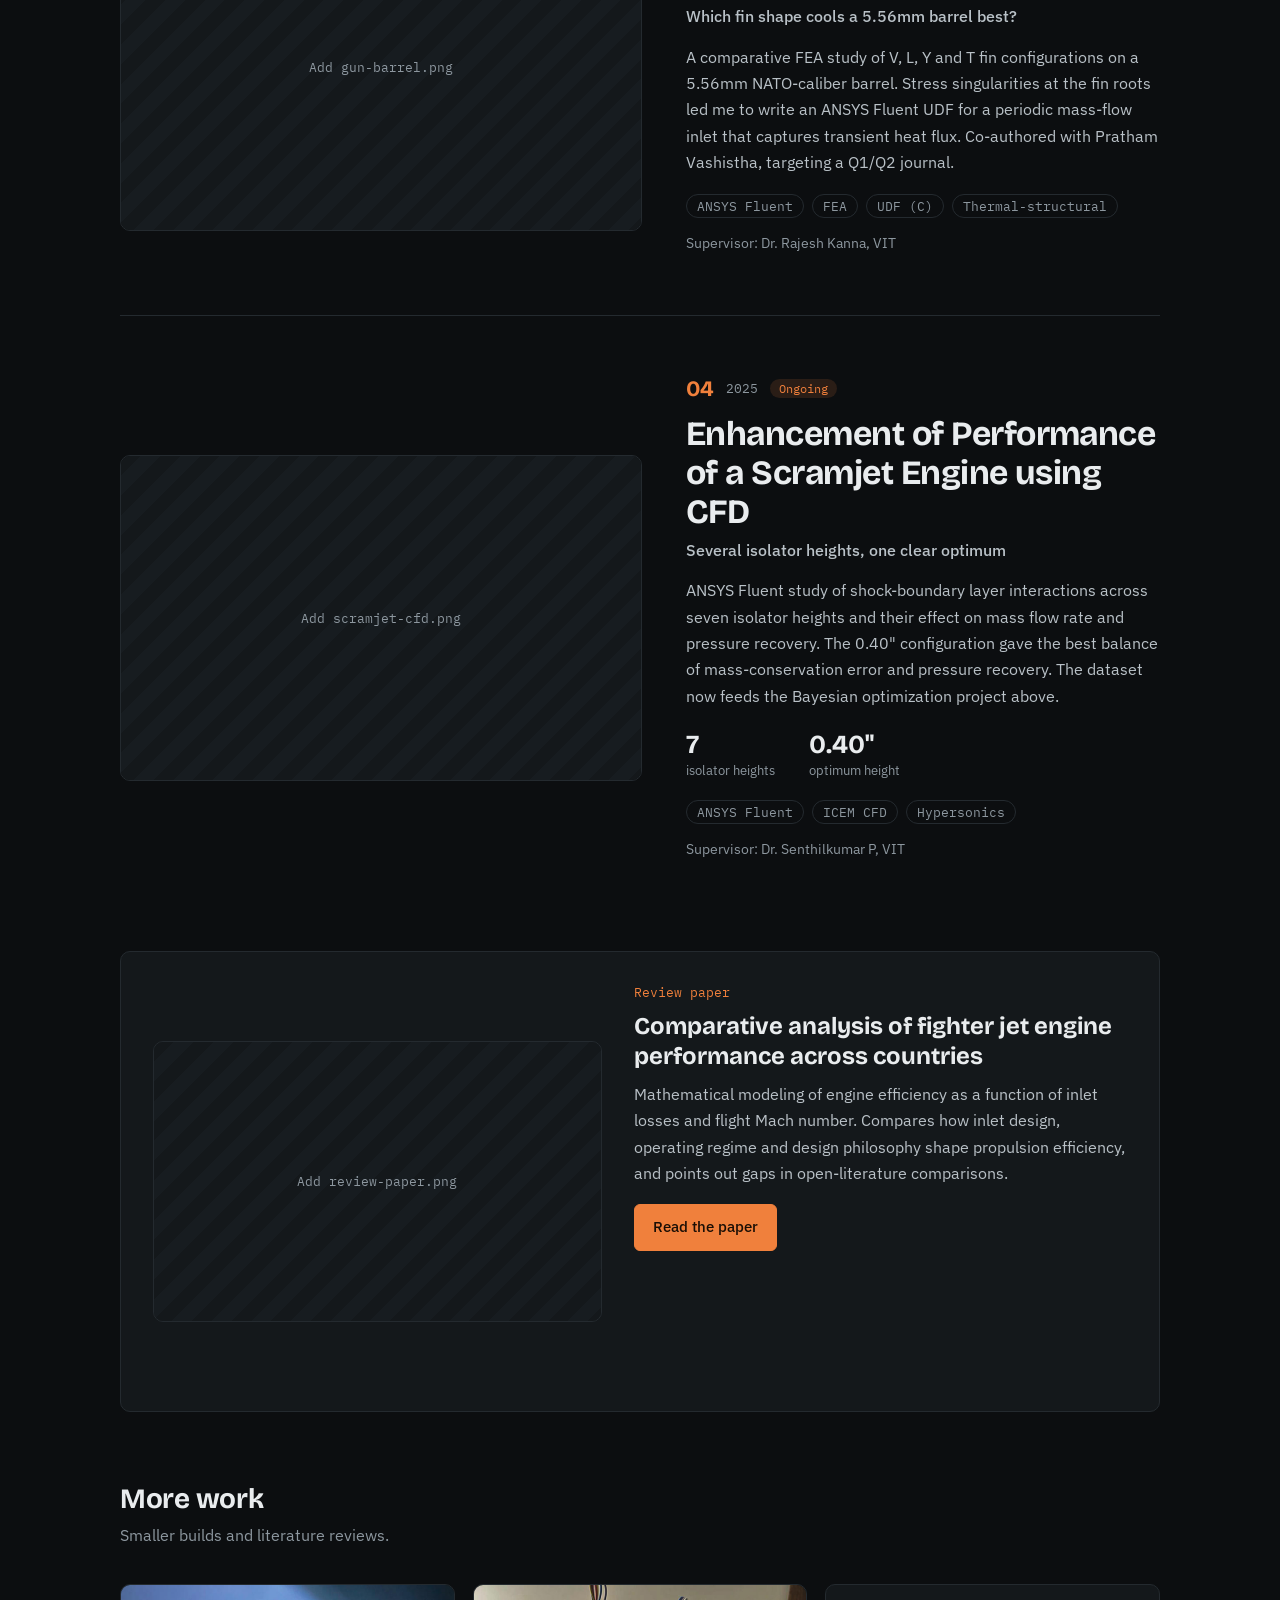
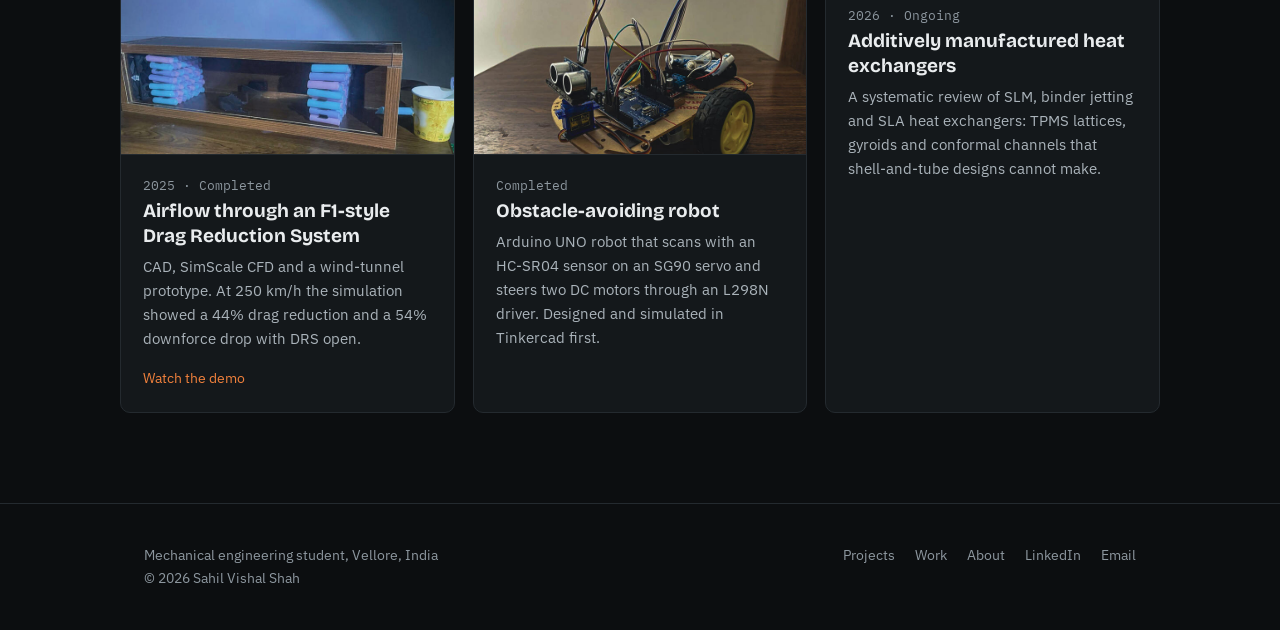
==== commit 5f8e73fc: "Update index.html" ====
--- a/projects/index.html
+++ b/projects/index.html
@@ -23,8 +23,8 @@
 <div><div class="meta"><b>02</b><span>2026</span><span class="status" style="margin:0">Ongoing</span></div>
 <h2>6-DOF robotic arm: design, modeling and control</h2><p class="tag">Simulated step responses checked against real hardware</p>
 <p>Kinematics from Denavit-Hartenberg parameters, dynamics from the Lagrangian, linearized into a state-space model for pole-placement control. Independent-joint PID controllers tuned in MATLAB/Simulink are benchmarked against it. The physical build with servo motors and a microcontroller exposes friction and backlash the model leaves out.</p>
-<ul class="stack"><li>MATLAB / Simulink</li><li>Denavit-Hartenberg</li><li>State-space</li><li>PID</li><li>Servo + microcontroller</li></ul>
-
+<ul class="stack"><li>MATLAB / Simulink</li><li>Denavit-Hartenberg</li><li>State-space</li><li>PID</li><li>Servo + microcontroller</li></ul></div></article>
+  
 <article class="feat" id="gun-barrel">
 <a class="shot" href="#gun-barrel"><img src="/images/projects/gun-barrel.png" alt="Gun barrel fin heat transfer simulation" loading="lazy" onerror="this.outerHTML='<span class=ph-shot>Add gun-barrel.png</span>'"></a>
 <div><div class="meta"><b>03</b><span>2025</span><span class="status" style="margin:0">Ongoing</span></div>
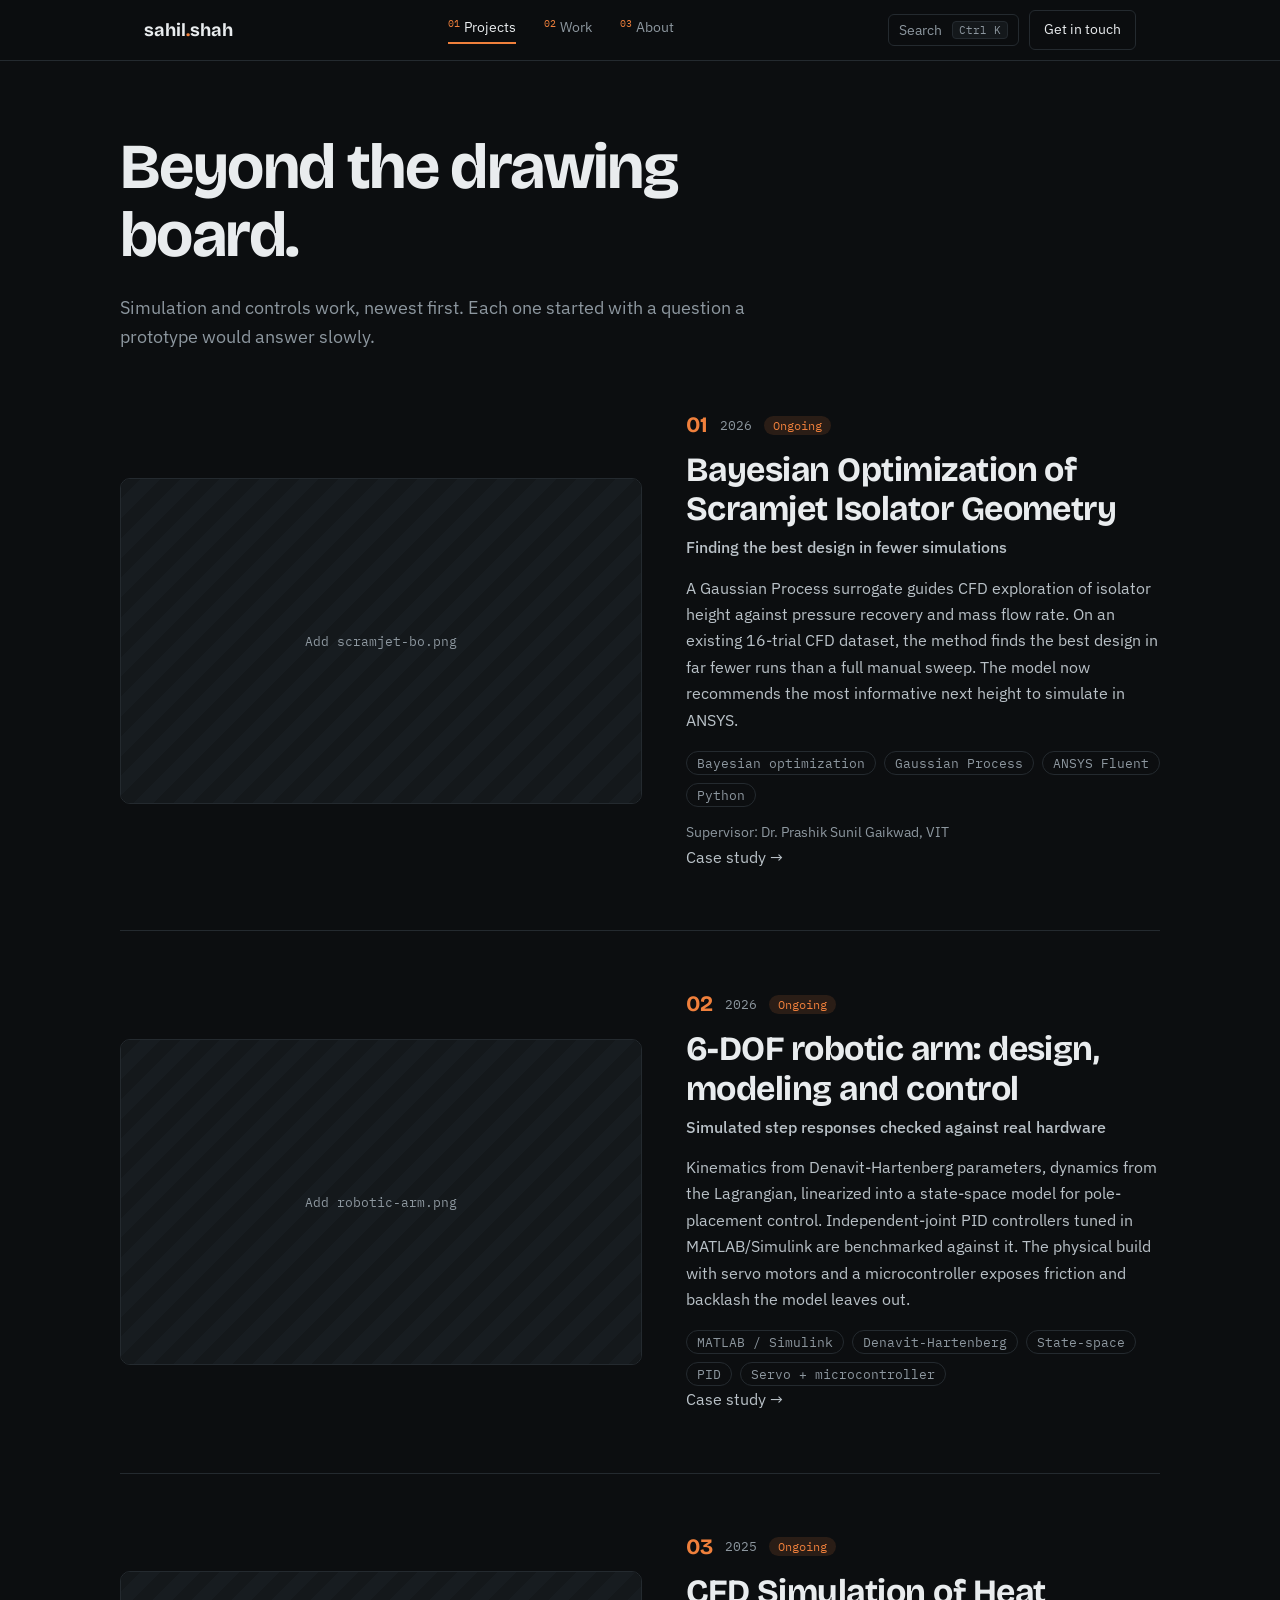
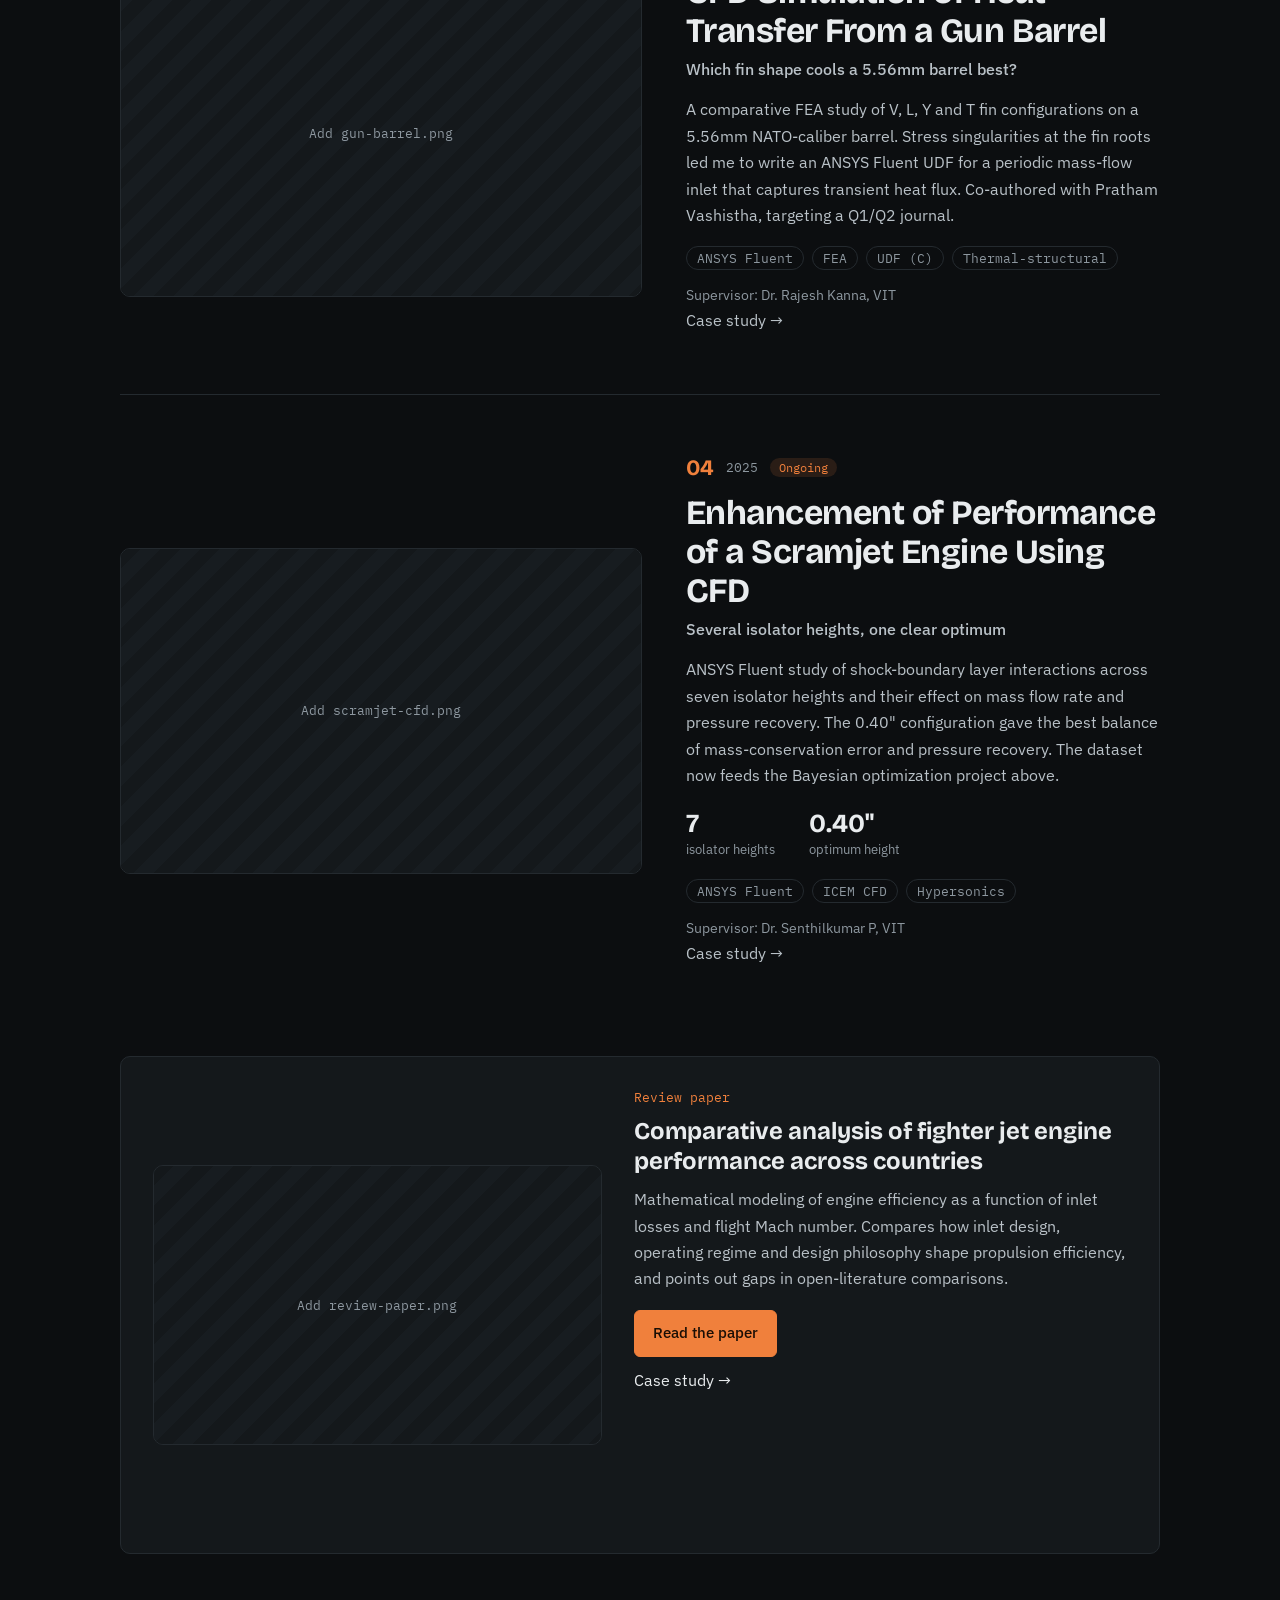
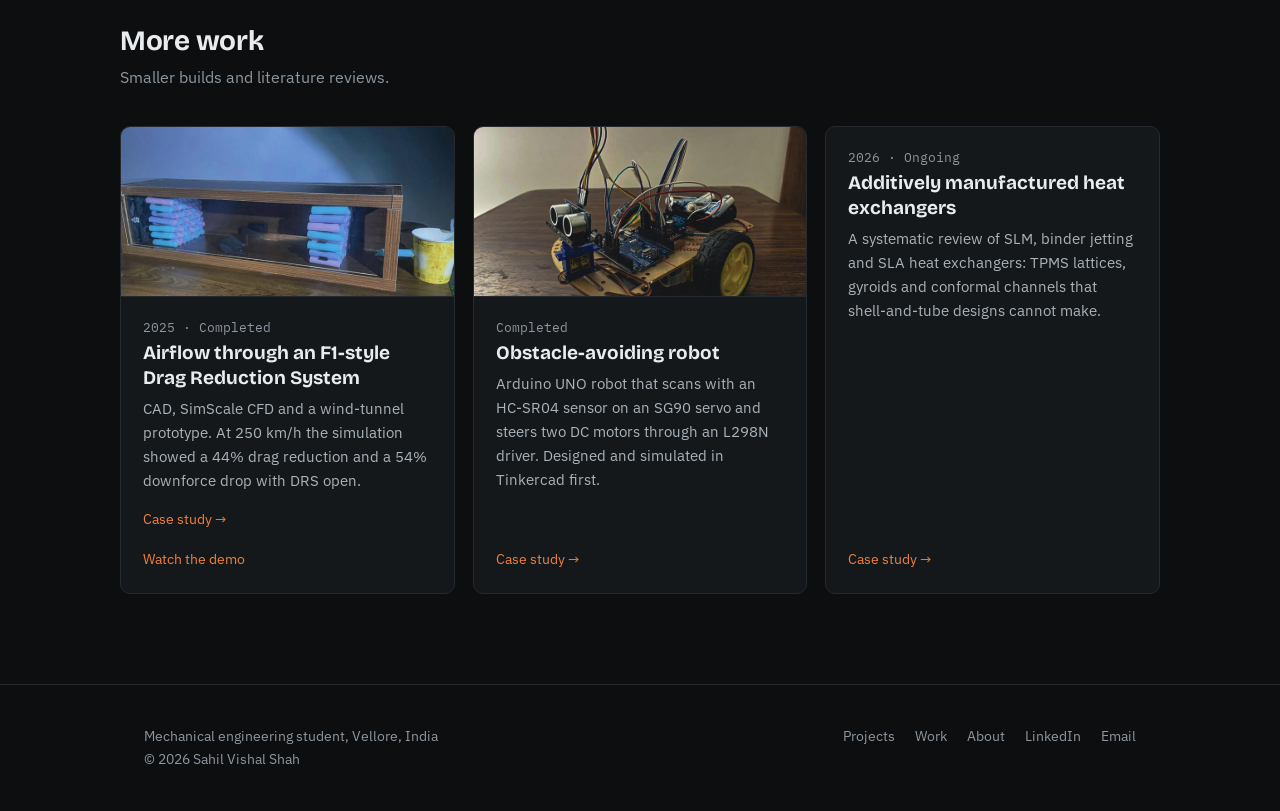
==== commit 966bb8b4: "Update index.html" ====
--- a/projects/index.html
+++ b/projects/index.html
@@ -1,5 +1,6 @@
 <!DOCTYPE html><html lang="en"><head><meta charset="utf-8"><meta name="viewport" content="width=device-width, initial-scale=1">
-<title>Projects · Sahil Vishal Shah</title><meta name="description" content="CFD, FEA and controls projects: scramjet isolator optimization, gun barrel fin analysis, a 5-DOF robotic arm and more."><meta name="color-scheme" content="dark"><meta name="theme-color" content="#0c0e10">
+<title>Projects · Sahil Vishal Shah</title><meta name="description" content="CFD, FEA and controls projects: scramjet isolator optimization, gun barrel fin analysis, a 6-DOF robotic arm and more."><meta name="color-scheme" content="dark"><meta name="theme-color" content="#0c0e10">
+<link rel="icon" href="/favicon.ico" sizes="32x32"><link rel="icon" href="/icon.svg" type="image/svg+xml">
 <link rel="preconnect" href="https://fonts.googleapis.com"><link rel="preconnect" href="https://fonts.gstatic.com" crossorigin>
 <link href="https://fonts.googleapis.com/css2?family=Bricolage+Grotesque:opsz,wght@12..96,700&family=IBM+Plex+Sans:wght@400;500&family=IBM+Plex+Mono:wght@400&display=swap" rel="stylesheet">
 <link rel="stylesheet" href="/style.css"><link rel="stylesheet" href="/site.css"></head><body>
@@ -11,48 +12,52 @@
 <h1>Beyond the drawing board.</h1><p class="lead" style="margin-bottom:40px">Simulation and controls work, newest first. Each one started with a question a prototype would answer slowly.</p>
 
 <article class="feat" id="scramjet-bo">
-<a class="shot" href="#scramjet-bo"><img src="/images/projects/scramjet-bo.png" alt="Bayesian optimization of scramjet isolator geometry" loading="lazy" onerror="this.outerHTML='<span class=ph-shot>Add scramjet-bo.png</span>'"></a>
+<a class="shot" href="/projects/scramjet-bo/"><img src="/images/projects/scramjet-bo.png" alt="Bayesian optimization of scramjet isolator geometry" loading="lazy" onerror="this.outerHTML='<span class=ph-shot>Add scramjet-bo.png</span>'"></a>
 <div><div class="meta"><b>01</b><span>2026</span><span class="status" style="margin:0">Ongoing</span></div>
 <h2>Bayesian Optimization of Scramjet Isolator Geometry</h2><p class="tag">Finding the best design in fewer simulations</p>
 <p>A Gaussian Process surrogate guides CFD exploration of isolator height against pressure recovery and mass flow rate. On an existing 16-trial CFD dataset, the method finds the best design in far fewer runs than a full manual sweep. The model now recommends the most informative next height to simulate in ANSYS.</p>
 <ul class="stack"><li>Bayesian optimization</li><li>Gaussian Process</li><li>ANSYS Fluent</li><li>Python</li></ul>
-<p class="sup">Supervisor: Dr. Prashik Sunil Gaikwad, VIT</p></div></article>
+<p class="sup">Supervisor: Dr. Prashik Sunil Gaikwad, VIT</p>
+<p><a class="go" href="/projects/scramjet-bo/">Case study →</a></p></div></article>
 
 <article class="feat" id="robotic-arm">
-<a class="shot" href="#robotic-arm"><img src="/images/projects/robotic-arm.png" alt="5-DOF robotic arm" loading="lazy" onerror="this.outerHTML='<span class=ph-shot>Add robotic-arm.png</span>'"></a>
+<a class="shot" href="/projects/robotic-arm/"><img src="/images/projects/robotic-arm.png" alt="6-DOF robotic arm" loading="lazy" onerror="this.outerHTML='<span class=ph-shot>Add robotic-arm.png</span>'"></a>
 <div><div class="meta"><b>02</b><span>2026</span><span class="status" style="margin:0">Ongoing</span></div>
 <h2>6-DOF robotic arm: design, modeling and control</h2><p class="tag">Simulated step responses checked against real hardware</p>
 <p>Kinematics from Denavit-Hartenberg parameters, dynamics from the Lagrangian, linearized into a state-space model for pole-placement control. Independent-joint PID controllers tuned in MATLAB/Simulink are benchmarked against it. The physical build with servo motors and a microcontroller exposes friction and backlash the model leaves out.</p>
-<ul class="stack"><li>MATLAB / Simulink</li><li>Denavit-Hartenberg</li><li>State-space</li><li>PID</li><li>Servo + microcontroller</li></ul></div></article>
-  
+<ul class="stack"><li>MATLAB / Simulink</li><li>Denavit-Hartenberg</li><li>State-space</li><li>PID</li><li>Servo + microcontroller</li></ul>
+<p><a class="go" href="/projects/robotic-arm/">Case study →</a></p></div></article>
+
 <article class="feat" id="gun-barrel">
-<a class="shot" href="#gun-barrel"><img src="/images/projects/gun-barrel.png" alt="Gun barrel fin heat transfer simulation" loading="lazy" onerror="this.outerHTML='<span class=ph-shot>Add gun-barrel.png</span>'"></a>
+<a class="shot" href="/projects/gun-barrel/"><img src="/images/projects/gun-barrel.png" alt="Gun barrel fin heat transfer simulation" loading="lazy" onerror="this.outerHTML='<span class=ph-shot>Add gun-barrel.png</span>'"></a>
 <div><div class="meta"><b>03</b><span>2025</span><span class="status" style="margin:0">Ongoing</span></div>
-<h2>CFS Simulation Heat Transfer From A Gun Barrel</h2><p class="tag">Which fin shape cools a 5.56mm barrel best?</p>
+<h2>CFD Simulation of Heat Transfer From a Gun Barrel</h2><p class="tag">Which fin shape cools a 5.56mm barrel best?</p>
 <p>A comparative FEA study of V, L, Y and T fin configurations on a 5.56mm NATO-caliber barrel. Stress singularities at the fin roots led me to write an ANSYS Fluent UDF for a periodic mass-flow inlet that captures transient heat flux. Co-authored with Pratham Vashistha, targeting a Q1/Q2 journal.</p>
 <ul class="stack"><li>ANSYS Fluent</li><li>FEA</li><li>UDF (C)</li><li>Thermal-structural</li></ul>
-<p class="sup">Supervisor: Dr. Rajesh Kanna, VIT</p></div></article>
+<p class="sup">Supervisor: Dr. Rajesh Kanna, VIT</p>
+<p><a class="go" href="/projects/gun-barrel/">Case study →</a></p></div></article>
 
 <article class="feat" id="scramjet-cfd">
-<a class="shot" href="#scramjet-cfd"><img src="/images/projects/scramjet-cfd.png" alt="Scramjet isolator CFD contour" loading="lazy" onerror="this.outerHTML='<span class=ph-shot>Add scramjet-cfd.png</span>'"></a>
+<a class="shot" href="/projects/scramjet-cfd/"><img src="/images/projects/scramjet-cfd.png" alt="Scramjet isolator CFD contour" loading="lazy" onerror="this.outerHTML='<span class=ph-shot>Add scramjet-cfd.png</span>'"></a>
 <div><div class="meta"><b>04</b><span>2025</span><span class="status" style="margin:0">Ongoing</span></div>
-<h2>Enhancement of Performance of a Scramjet Engine using CFD </h2><p class="tag">Several isolator heights, one clear optimum</p>
+<h2>Enhancement of Performance of a Scramjet Engine Using CFD</h2><p class="tag">Several isolator heights, one clear optimum</p>
 <p>ANSYS Fluent study of shock-boundary layer interactions across seven isolator heights and their effect on mass flow rate and pressure recovery. The 0.40" configuration gave the best balance of mass-conservation error and pressure recovery. The dataset now feeds the Bayesian optimization project above.</p>
 <div class="stats"><div><strong>7</strong>isolator heights</div><div><strong>0.40"</strong>optimum height</div></div>
 <ul class="stack"><li>ANSYS Fluent</li><li>ICEM CFD</li><li>Hypersonics</li></ul>
-<p class="sup">Supervisor: Dr. Senthilkumar P, VIT</p></div></article>
+<p class="sup">Supervisor: Dr. Senthilkumar P, VIT</p>
+<p><a class="go" href="/projects/scramjet-cfd/">Case study →</a></p></div></article>
 
 <section class="research feature" id="review-paper" aria-label="Review paper">
-<a class="shot" href="#review-paper"><img src="/images/projects/review-paper.png" alt="Fighter jet engine comparison figure" loading="lazy" onerror="this.outerHTML='<span class=ph-shot>Add review-paper.png</span>'"></a>
+<a class="shot" href="/projects/review-paper/"><img src="/images/projects/review-paper.png" alt="Fighter jet engine comparison figure" loading="lazy" onerror="this.outerHTML='<span class=ph-shot>Add review-paper.png</span>'"></a>
 <div class="col"><small>Review paper</small><h3>Comparative analysis of fighter jet engine performance across countries</h3>
 <p>Mathematical modeling of engine efficiency as a function of inlet losses and flight Mach number. Compares how inlet design, operating regime and design philosophy shape propulsion efficiency, and points out gaps in open-literature comparisons.</p>
-<a class="btn primary" href="https://drive.google.com/file/d/1XifzR8JnTQxOH3r7nvrmRLra52rKJCm0/view?usp=sharing">Read the paper</a></div></section>
+<a class="btn primary" href="https://drive.google.com/file/d/1XifzR8JnTQxOH3r7nvrmRLra52rKJCm0/view?usp=sharing">Read the paper</a> <a class="go" href="/projects/review-paper/">Case study →</a></div></section>
 
 <div id="more-work" style="scroll-margin-top:80px"><h2 class="more-head">More work</h2><p class="sub">Smaller builds and literature reviews.</p></div>
 <div class="grid">
-<article class="card"><img src="/drs-wind-tunnel.png" alt="Wind tunnel prototype of the drag reduction system" loading="lazy" onerror="this.remove()"><div class="in"><small>2025 · Completed</small><h3>Airflow through an F1-style Drag Reduction System</h3><p>CAD, SimScale CFD and a wind-tunnel prototype. At 250 km/h the simulation showed a 44% drag reduction and a 54% downforce drop with DRS open.</p><a class="go" href="https://www.youtube.com/watch?v=X-3TccOcbLE">Watch the demo</a></div></article>
-<article class="card"><img src="/obstacle-robot-photo.png" alt="Assembled obstacle-avoiding robot" loading="lazy" onerror="this.remove()"><div class="in"><small>Completed</small><h3>Obstacle-avoiding robot</h3><p>Arduino UNO robot that scans with an HC-SR04 sensor on an SG90 servo and steers two DC motors through an L298N driver. Designed and simulated in Tinkercad first.</p></div></article>
-<article class="card"><img src="/images/projects/am-heat-exchanger.png" alt="Additively manufactured heat exchanger" loading="lazy" onerror="this.remove()"><div class="in"><small>2026 · Ongoing</small><h3>Additively manufactured heat exchangers</h3><p>A systematic review of SLM, binder jetting and SLA heat exchangers: TPMS lattices, gyroids and conformal channels that shell-and-tube designs cannot make.</p></div></article>
+<article class="card"><img src="/drs-wind-tunnel.png" alt="Wind tunnel prototype of the drag reduction system" loading="lazy" onerror="this.remove()"><div class="in"><small>2025 · Completed</small><h3>Airflow through an F1-style Drag Reduction System</h3><p>CAD, SimScale CFD and a wind-tunnel prototype. At 250 km/h the simulation showed a 44% drag reduction and a 54% downforce drop with DRS open.</p><a class="go" href="/projects/drs/">Case study →</a> <a class="go" href="https://www.youtube.com/watch?v=X-3TccOcbLE">Watch the demo</a></div></article>
+<article class="card"><img src="/obstacle-robot-photo.png" alt="Assembled obstacle-avoiding robot" loading="lazy" onerror="this.remove()"><div class="in"><small>Completed</small><h3>Obstacle-avoiding robot</h3><p>Arduino UNO robot that scans with an HC-SR04 sensor on an SG90 servo and steers two DC motors through an L298N driver. Designed and simulated in Tinkercad first.</p><a class="go" href="/projects/obstacle-robot/">Case study →</a></div></article>
+<article class="card"><img src="/images/projects/am-heat-exchanger.png" alt="Additively manufactured heat exchanger" loading="lazy" onerror="this.remove()"><div class="in"><small>2026 · Ongoing</small><h3>Additively manufactured heat exchangers</h3><p>A systematic review of SLM, binder jetting and SLA heat exchangers: TPMS lattices, gyroids and conformal channels that shell-and-tube designs cannot make.</p><a class="go" href="/projects/am-heat-exchanger/">Case study →</a></div></article>
 </div>
 </div></main>
 <footer><div class="wrap"><div>Mechanical engineering student, Vellore, India<br>© 2026 Sahil Vishal Shah</div>
